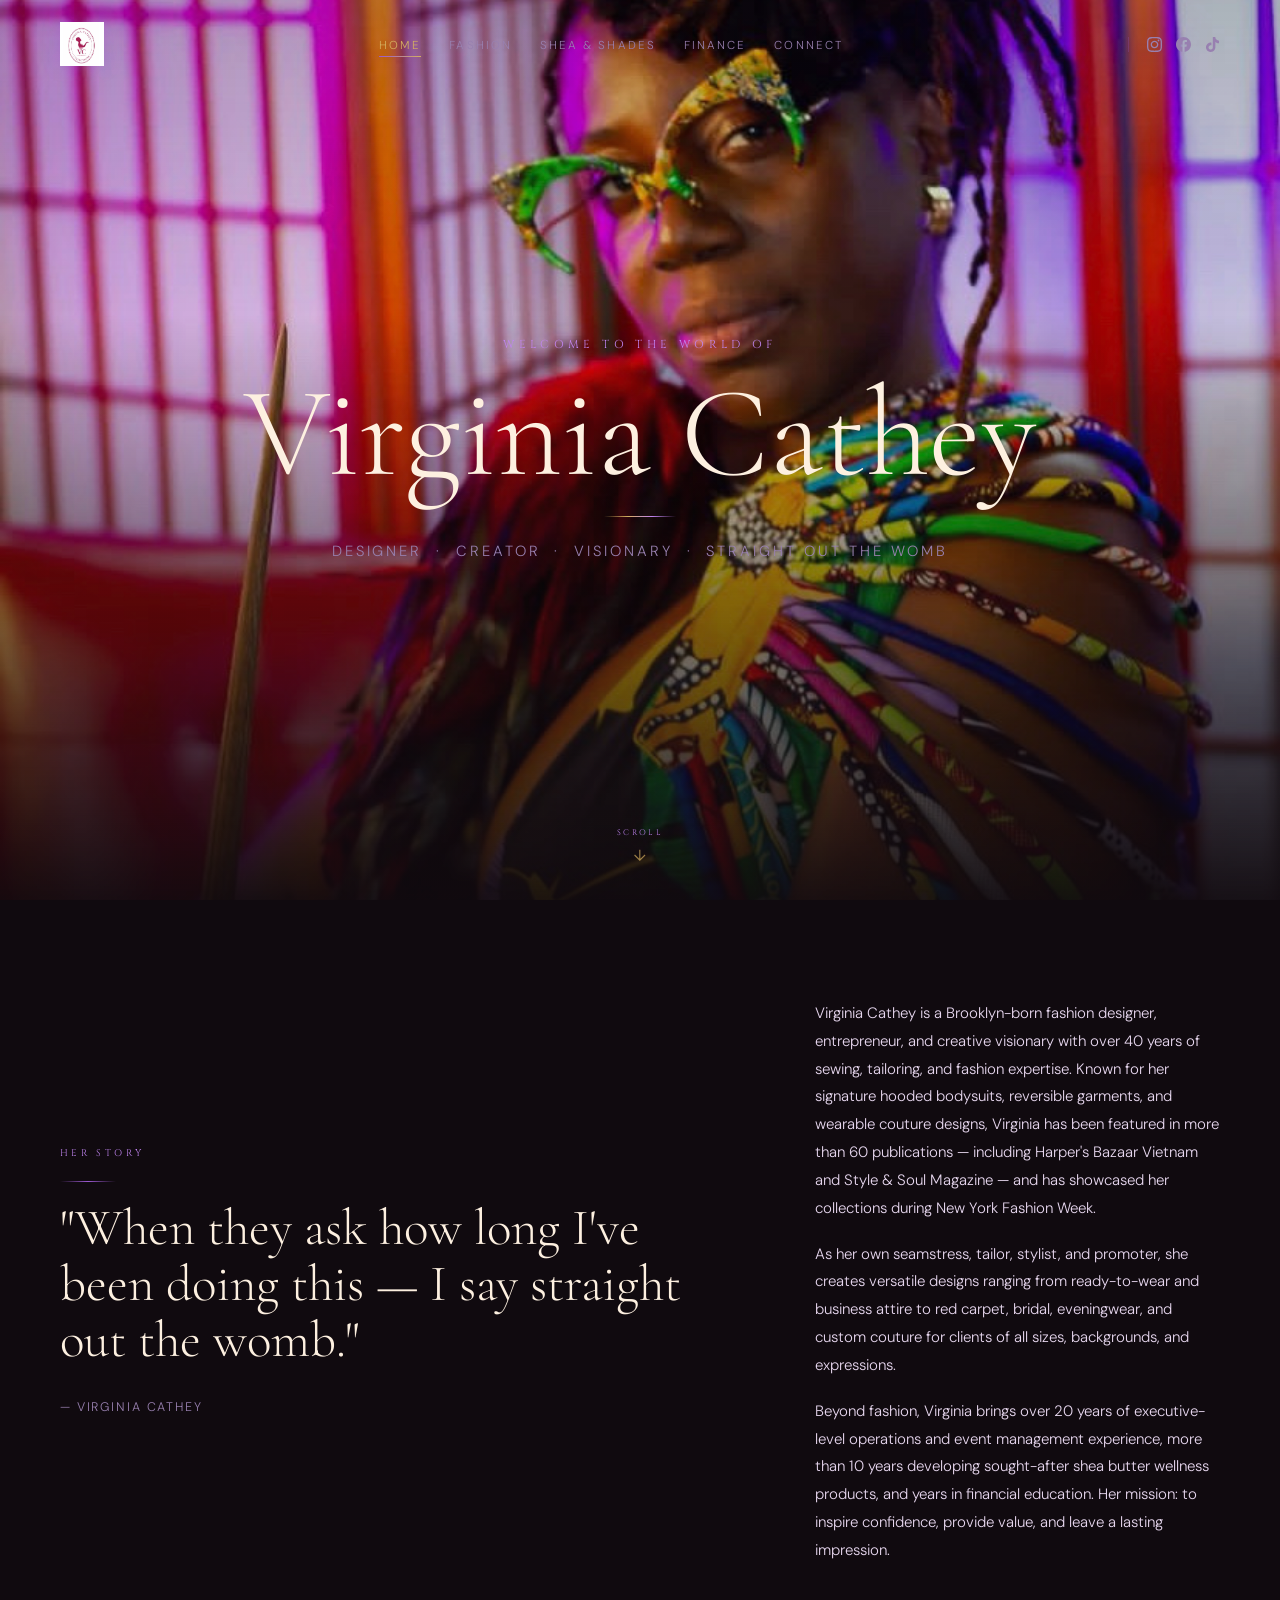
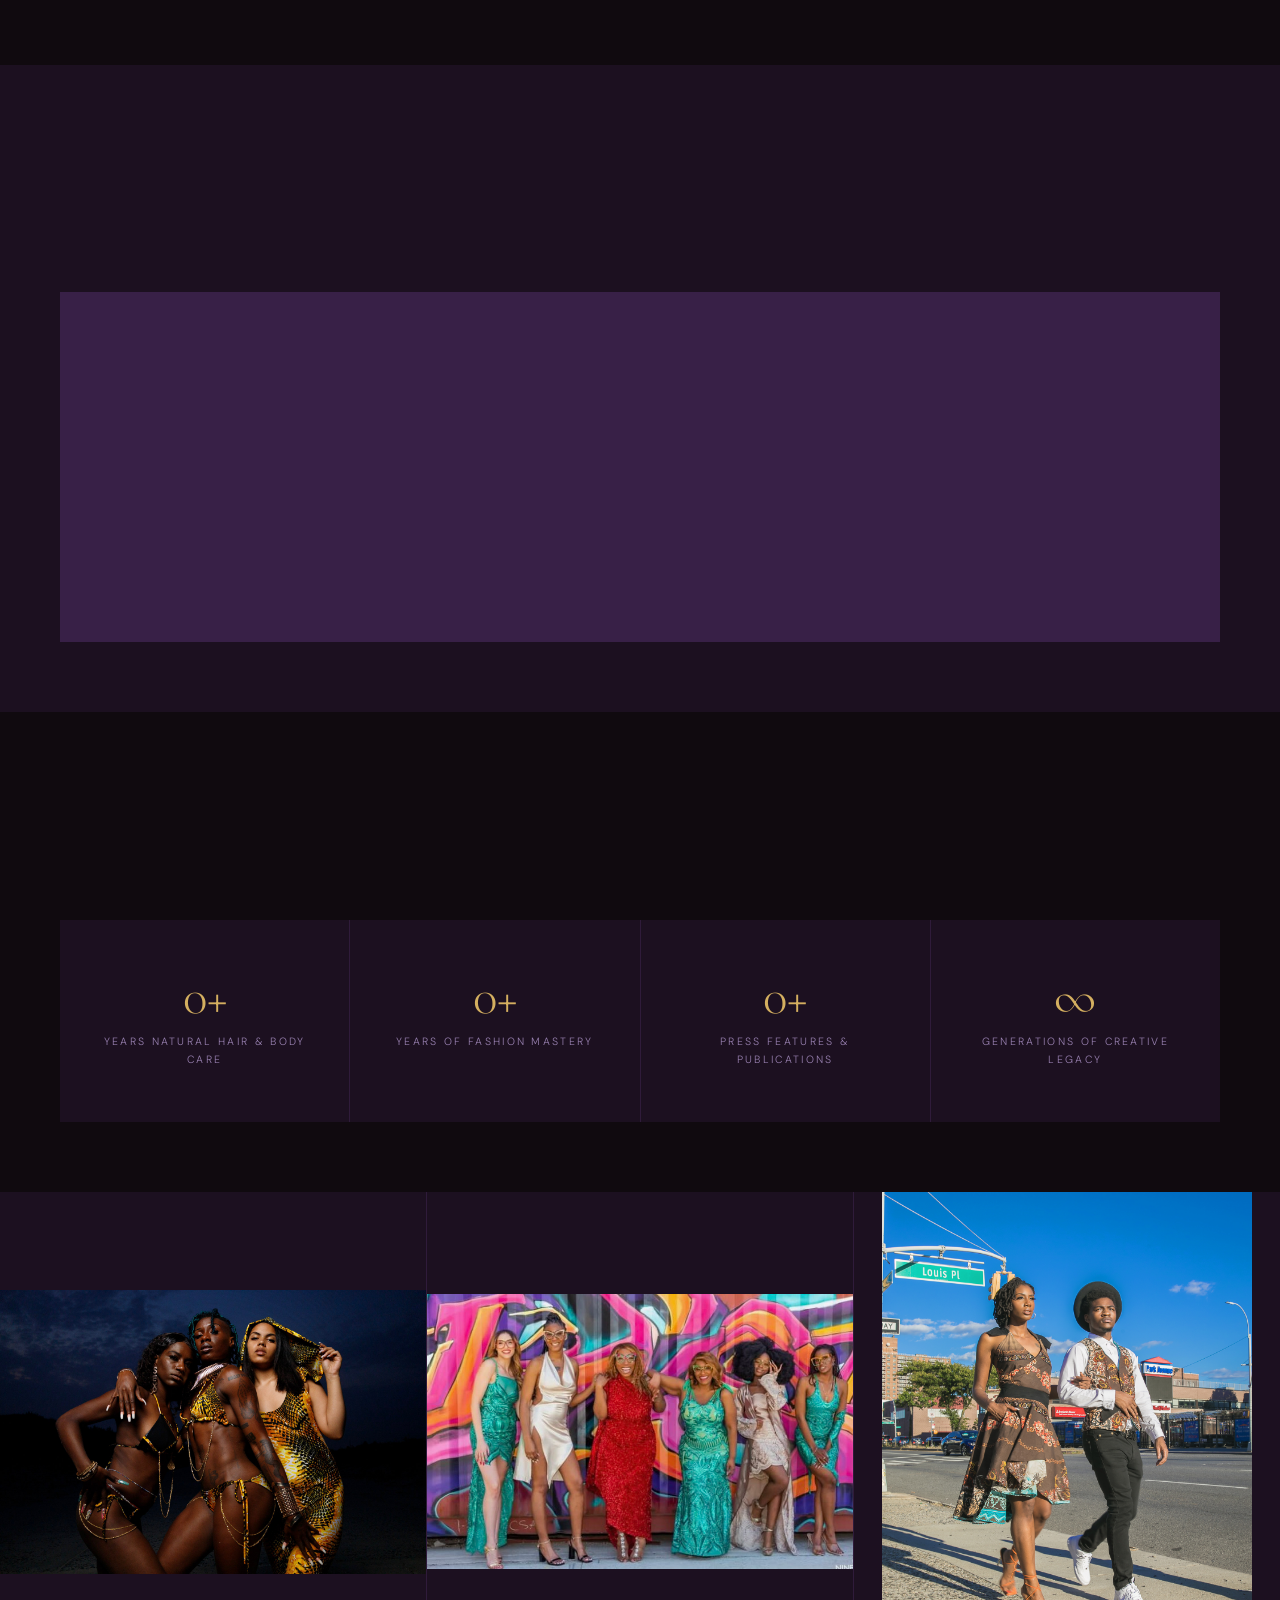
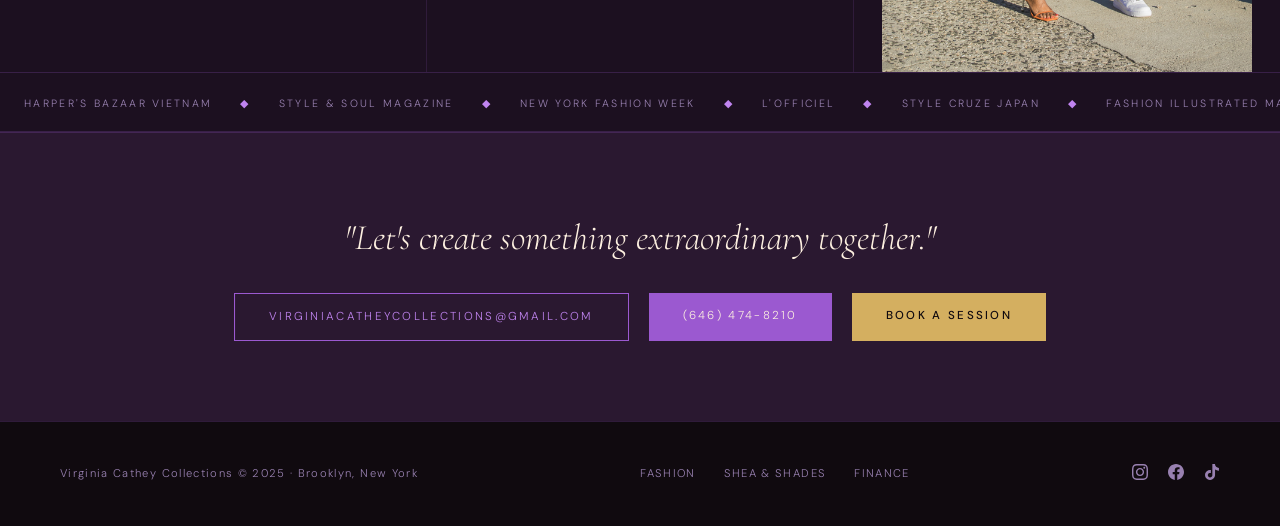
==== index.html @ e572e0a7 "Add files via upload" ====
<!DOCTYPE html>
<html lang="en">
<head>
  <meta charset="UTF-8">
  <meta name="viewport" content="width=device-width, initial-scale=1.0">
  <title>Virginia Cathey Collections — Designer. Creator. Visionary.</title>
  <meta name="description" content="Virginia Cathey Collections — Brooklyn-born fashion designer, Shea & Shades body butter, and financial educator with 40+ years of mastery.">
  <link rel="stylesheet" href="style.css">
</head>
<body>

<!-- NAV -->
<nav class="nav">
  <a href="index.html" class="nav-logo">
    <img src="4.png" alt="Virginia Cathey Collections">
  </a>
  <ul class="nav-links">
    <li><a href="index.html" class="active">Home</a></li>
    <li><a href="fashion.html">Fashion</a></li>
    <li><a href="shea.html">Shea &amp; Shades</a></li>
    <li><a href="finance.html">Finance</a></li>
    <li><a href="#contact">Connect</a></li>
  </ul>
  <div class="nav-socials">
    <a href="https://www.instagram.com/virginiacatheycollections" target="_blank" aria-label="Instagram">
      <svg viewBox="0 0 24 24"><path d="M12 2.163c3.204 0 3.584.012 4.85.07 3.252.148 4.771 1.691 4.919 4.919.058 1.265.069 1.645.069 4.849 0 3.205-.012 3.584-.069 4.849-.149 3.225-1.664 4.771-4.919 4.919-1.266.058-1.644.07-4.85.07-3.204 0-3.584-.012-4.849-.07-3.26-.149-4.771-1.699-4.919-4.92-.058-1.265-.07-1.644-.07-4.849 0-3.204.013-3.583.07-4.849.149-3.227 1.664-4.771 4.919-4.919 1.266-.057 1.645-.069 4.849-.069zm0-2.163c-3.259 0-3.667.014-4.947.072-4.358.2-6.78 2.618-6.98 6.98-.059 1.281-.073 1.689-.073 4.948 0 3.259.014 3.668.072 4.948.2 4.358 2.618 6.78 6.98 6.98 1.281.058 1.689.072 4.948.072 3.259 0 3.668-.014 4.948-.072 4.354-.2 6.782-2.618 6.979-6.98.059-1.28.073-1.689.073-4.948 0-3.259-.014-3.667-.072-4.947-.196-4.354-2.617-6.78-6.979-6.98-1.281-.059-1.69-.073-4.949-.073zm0 5.838c-3.403 0-6.162 2.759-6.162 6.162s2.759 6.163 6.162 6.163 6.162-2.759 6.162-6.163c0-3.403-2.759-6.162-6.162-6.162zm0 10.162c-2.209 0-4-1.79-4-4 0-2.209 1.791-4 4-4s4 1.791 4 4c0 2.21-1.791 4-4 4zm6.406-11.845c-.796 0-1.441.645-1.441 1.44s.645 1.44 1.441 1.44c.795 0 1.439-.645 1.439-1.44s-.644-1.44-1.439-1.44z"/></svg>
    </a>
    <a href="https://www.facebook.com/share/1MAkK8qsHK/" target="_blank" aria-label="Facebook">
      <svg viewBox="0 0 24 24"><path d="M24 12.073c0-6.627-5.373-12-12-12s-12 5.373-12 12c0 5.99 4.388 10.954 10.125 11.854v-8.385H7.078v-3.47h3.047V9.43c0-3.007 1.792-4.669 4.533-4.669 1.312 0 2.686.235 2.686.235v2.953H15.83c-1.491 0-1.956.925-1.956 1.874v2.25h3.328l-.532 3.47h-2.796v8.385C19.612 23.027 24 18.062 24 12.073z"/></svg>
    </a>
    <a href="https://www.tiktok.com/@virginiacathey" target="_blank" aria-label="TikTok">
      <svg viewBox="0 0 24 24"><path d="M12.525.02c1.31-.02 2.61-.01 3.91-.02.08 1.53.63 3.09 1.75 4.17 1.12 1.11 2.7 1.62 4.24 1.79v4.03c-1.44-.05-2.89-.35-4.2-.97-.57-.26-1.1-.59-1.62-.93-.01 2.92.01 5.84-.02 8.75-.08 1.4-.54 2.79-1.35 3.94-1.31 1.92-3.58 3.17-5.91 3.21-1.43.08-2.86-.31-4.08-1.03-2.02-1.19-3.44-3.37-3.65-5.71-.02-.5-.03-1-.01-1.49.18-1.9 1.12-3.72 2.58-4.96 1.66-1.44 3.98-2.13 6.15-1.72.02 1.48-.04 2.96-.04 4.44-.99-.32-2.15-.23-3.02.37-.63.41-1.11 1.04-1.36 1.75-.21.51-.15 1.07-.14 1.61.24 1.64 1.82 3.02 3.5 2.87 1.12-.01 2.19-.66 2.77-1.61.19-.33.4-.67.41-1.06.1-1.79.06-3.57.07-5.36.01-4.03-.01-8.05.02-12.07z"/></svg>
    </a>
  </div>
  <button class="burger" aria-label="Menu"><span></span><span></span><span></span></button>
</nav>

<!-- MOBILE MENU -->
<div class="mobile-menu">
  <a href="index.html">Home</a>
  <a href="fashion.html">Fashion</a>
  <a href="shea.html">Shea &amp; Shades</a>
  <a href="finance.html">Finance</a>
  <a href="#contact">Connect</a>
  <div class="mm-socials">
    <a href="https://www.instagram.com/virginiacatheycollections" target="_blank" aria-label="Instagram"><svg viewBox="0 0 24 24"><path d="M12 2.163c3.204 0 3.584.012 4.85.07 3.252.148 4.771 1.691 4.919 4.919.058 1.265.069 1.645.069 4.849 0 3.205-.012 3.584-.069 4.849-.149 3.225-1.664 4.771-4.919 4.919-1.266.058-1.644.07-4.85.07-3.204 0-3.584-.012-4.849-.07-3.26-.149-4.771-1.699-4.919-4.92-.058-1.265-.07-1.644-.07-4.849 0-3.204.013-3.583.07-4.849.149-3.227 1.664-4.771 4.919-4.919 1.266-.057 1.645-.069 4.849-.069zm0-2.163c-3.259 0-3.667.014-4.947.072-4.358.2-6.78 2.618-6.98 6.98-.059 1.281-.073 1.689-.073 4.948 0 3.259.014 3.668.072 4.948.2 4.358 2.618 6.78 6.98 6.98 1.281.058 1.689.072 4.948.072 3.259 0 3.668-.014 4.948-.072 4.354-.2 6.782-2.618 6.979-6.98.059-1.28.073-1.689.073-4.948 0-3.259-.014-3.667-.072-4.947-.196-4.354-2.617-6.78-6.979-6.98-1.281-.059-1.69-.073-4.949-.073zm0 5.838c-3.403 0-6.162 2.759-6.162 6.162s2.759 6.163 6.162 6.163 6.162-2.759 6.162-6.163c0-3.403-2.759-6.162-6.162-6.162zm0 10.162c-2.209 0-4-1.79-4-4 0-2.209 1.791-4 4-4s4 1.791 4 4c0 2.21-1.791 4-4 4zm6.406-11.845c-.796 0-1.441.645-1.441 1.44s.645 1.44 1.441 1.44c.795 0 1.439-.645 1.439-1.44s-.644-1.44-1.439-1.44z"/></svg></a>
    <a href="https://www.facebook.com/share/1MAkK8qsHK/" target="_blank" aria-label="Facebook"><svg viewBox="0 0 24 24"><path d="M24 12.073c0-6.627-5.373-12-12-12s-12 5.373-12 12c0 5.99 4.388 10.954 10.125 11.854v-8.385H7.078v-3.47h3.047V9.43c0-3.007 1.792-4.669 4.533-4.669 1.312 0 2.686.235 2.686.235v2.953H15.83c-1.491 0-1.956.925-1.956 1.874v2.25h3.328l-.532 3.47h-2.796v8.385C19.612 23.027 24 18.062 24 12.073z"/></svg></a>
    <a href="https://www.tiktok.com/@virginiacathey" target="_blank" aria-label="TikTok"><svg viewBox="0 0 24 24"><path d="M12.525.02c1.31-.02 2.61-.01 3.91-.02.08 1.53.63 3.09 1.75 4.17 1.12 1.11 2.7 1.62 4.24 1.79v4.03c-1.44-.05-2.89-.35-4.2-.97-.57-.26-1.1-.59-1.62-.93-.01 2.92.01 5.84-.02 8.75-.08 1.4-.54 2.79-1.35 3.94-1.31 1.92-3.58 3.17-5.91 3.21-1.43.08-2.86-.31-4.08-1.03-2.02-1.19-3.44-3.37-3.65-5.71-.02-.5-.03-1-.01-1.49.18-1.9 1.12-3.72 2.58-4.96 1.66-1.44 3.98-2.13 6.15-1.72.02 1.48-.04 2.96-.04 4.44-.99-.32-2.15-.23-3.02.37-.63.41-1.11 1.04-1.36 1.75-.21.51-.15 1.07-.14 1.61.24 1.64 1.82 3.02 3.5 2.87 1.12-.01 2.19-.66 2.77-1.61.19-.33.4-.67.41-1.06.1-1.79.06-3.57.07-5.36.01-4.03-.01-8.05.02-12.07z"/></svg></a>
  </div>
</div>

<!-- HERO -->
<section class="hero">
  <div class="hero-bg" style="background-image:url('hero.jpeg')"></div>
  <div class="hero-overlay"></div>
  <div class="hero-body">
    <p class="hero-eyebrow">Welcome to the World of</p>
    <h1 class="hero-title">Virginia Cathey</h1>
    <div class="hero-rule"></div>
    <p class="hero-sub">Designer &nbsp;·&nbsp; Creator &nbsp;·&nbsp; Visionary &nbsp;·&nbsp; Straight out the womb</p>
  </div>
  <div class="hero-scroll">
    <span>Scroll</span>
    <svg viewBox="0 0 24 24" fill="none" stroke="currentColor" stroke-width="1.5"><path d="M12 5v14M5 12l7 7 7-7"/></svg>
  </div>
</section>

<!-- HER STORY -->
<section class="sec">
  <div class="wrap two-col wide">
    <div class="reveal">
      <p class="label">Her Story</p>
      <div class="rule-purple"></div>
      <h2 class="h1" style="font-size:clamp(2.4rem,4vw,3.8rem);margin-bottom:28px;">"When they ask how long I've been doing this — I say straight out the womb."</h2>
      <p style="font-size:.78rem;letter-spacing:.15em;text-transform:uppercase;color:var(--muted);">— Virginia Cathey</p>
    </div>
    <div class="reveal d2">
      <p class="body">Virginia Cathey is a Brooklyn-born fashion designer, entrepreneur, and creative visionary with over 40 years of sewing, tailoring, and fashion expertise. Known for her signature hooded bodysuits, reversible garments, and wearable couture designs, Virginia has been featured in more than 60 publications — including Harper's Bazaar Vietnam and Style &amp; Soul Magazine — and has showcased her collections during New York Fashion Week.</p>
      <p class="body" style="margin-top:18px;">As her own seamstress, tailor, stylist, and promoter, she creates versatile designs ranging from ready-to-wear and business attire to red carpet, bridal, eveningwear, and custom couture for clients of all sizes, backgrounds, and expressions.</p>
      <p class="body" style="margin-top:18px;">Beyond fashion, Virginia brings over 20 years of executive-level operations and event management experience, more than 10 years developing sought-after shea butter wellness products, and years in financial education. Her mission: to inspire confidence, provide value, and leave a lasting impression.</p>
    </div>
  </div>
</section>

<!-- HER WORLD -->
<section class="sec-sm" style="background:var(--bg2);">
  <div class="wrap">
    <div class="reveal" style="margin-bottom:0;">
      <p class="label">Her World</p>
      <div class="rule-gold"></div>
      <h2 class="h2" style="font-size:clamp(1.8rem,3.5vw,3rem);margin-bottom:0;">Four Worlds. &nbsp;One Vision.</h2>
    </div>
    <div class="brand-grid">
      <div class="brand-card bc-fashion reveal">
        <p class="bc-tag">Fashion Design</p>
        <p class="bc-title">Virginia Cathey Collection</p>
        <p class="bc-desc">Over four decades of couture mastery — from Brooklyn streets to international runways. For every soul who seeks to be seen.</p>
        <a href="fashion.html" class="btn btn-purple"><span>Explore Fashion</span></a>
      </div>
      <div class="brand-card bc-shea reveal d1">
        <p class="bc-tag">Natural Beauty</p>
        <p class="bc-title">Shea &amp; Shades</p>
        <p class="bc-desc">Born in her kitchen, perfected over 20 years. An organic shea butter blend that reverses damage and nourishes deeply.</p>
        <a href="shea.html" class="btn btn-gold"><span>Discover Shea &amp; Shades</span></a>
      </div>
      <div class="brand-card bc-finance reveal d2">
        <p class="bc-tag">Financial Education</p>
        <p class="bc-title">Financial Education &amp; Empowerment</p>
        <p class="bc-desc">Empowering individuals and families to build wealth, security, and generational confidence. No Family Left Behind.</p>
        <a href="finance.html" class="btn btn-outline"><span>Learn More</span></a>
      </div>
      <div class="brand-card bc-more reveal d3">
        <p class="bc-tag">And Beyond</p>
        <p class="bc-title">More from Virginia's World</p>
        <p class="bc-desc">Event production. Beauty pageants. Original fabric design. Creative direction. There is always more in motion.</p>
        <span class="badge">Stay Tuned</span>
      </div>
    </div>
  </div>
</section>

<!-- STATS — start at 20, 40, 60, then ∞ -->
<section class="sec-sm">
  <div class="wrap">
    <div class="reveal" style="margin-bottom:40px;">
      <p class="label">By the Numbers</p>
      <div class="rule-gold"></div>
      <h2 class="h2" style="font-size:clamp(1.8rem,3vw,2.8rem);">A legacy measured in decades, not days.</h2>
    </div>
    <div class="stats">
      <div class="stat reveal">
        <div class="stat-num"><span class="count-up" data-target="20" data-suffix="+">0+</span></div>
        <p class="stat-lbl">Years Natural Hair &amp; Body Care</p>
      </div>
      <div class="stat reveal d1">
        <div class="stat-num"><span class="count-up" data-target="40" data-suffix="+">0+</span></div>
        <p class="stat-lbl">Years of Fashion Mastery</p>
      </div>
      <div class="stat reveal d2">
        <div class="stat-num"><span class="count-up" data-target="60" data-suffix="+">0+</span></div>
        <p class="stat-lbl">Press Features &amp; Publications</p>
      </div>
      <div class="stat reveal d3">
        <div class="stat-num">∞</div>
        <p class="stat-lbl">Generations of Creative Legacy</p>
      </div>
    </div>
  </div>
</section>

<!-- PHOTO TRIO — IMG1620 replaces IMG5039; IMG3753 and IMG3494 with full visibility -->
<div class="photo-trio">
  <div><img src="IMG_1620.jpeg" alt="Virginia Cathey editorial portrait" loading="lazy"></div>
  <div><img src="IMG_3753.jpeg" alt="Virginia Cathey fashion show lineup" loading="lazy"></div>
  <div><img src="IMG_3494.JPG" alt="Virginia Cathey Brooklyn editorial" loading="lazy"></div>
</div>

<!-- PRESS TICKER -->
<div class="ticker">
  <div class="ticker-inner">
    <span>Harper's Bazaar Vietnam</span><span class="dot">◆</span>
    <span>Style &amp; Soul Magazine</span><span class="dot">◆</span>
    <span>New York Fashion Week</span><span class="dot">◆</span>
    <span>L'Officiel</span><span class="dot">◆</span>
    <span>Style Cruze Japan</span><span class="dot">◆</span>
    <span>Fashion Illustrated Magazine</span><span class="dot">◆</span>
    <span>60+ Publications</span><span class="dot">◆</span>
    <span>Brooklyn, New York</span><span class="dot">◆</span>
    <span>40+ Years of Mastery</span><span class="dot">◆</span>
    <span>Harper's Bazaar Vietnam</span><span class="dot">◆</span>
    <span>Style &amp; Soul Magazine</span><span class="dot">◆</span>
    <span>New York Fashion Week</span><span class="dot">◆</span>
    <span>L'Officiel</span><span class="dot">◆</span>
    <span>Style Cruze Japan</span><span class="dot">◆</span>
    <span>Fashion Illustrated Magazine</span><span class="dot">◆</span>
    <span>60+ Publications</span><span class="dot">◆</span>
    <span>Brooklyn, New York</span><span class="dot">◆</span>
    <span>40+ Years of Mastery</span><span class="dot">◆</span>
  </div>
</div>

<!-- CONTACT BAR -->
<section class="contact-bar" id="contact">
  <p class="contact-bar-q">"Let's create something extraordinary together."</p>
  <div style="display:flex;justify-content:center;gap:20px;flex-wrap:wrap;margin-top:8px;">
    <a href="mailto:virginiacatheycollections@gmail.com" class="btn btn-outline"><span>virginiacatheycollections@gmail.com</span></a>
    <a href="tel:6464748210" class="btn btn-purple"><span>(646) 474-8210</span></a>
    <a href="https://calendly.com/virginiacatheycollections/ciuela-s-retrieval-of-unfinished-crystal-dress-fabrics" target="_blank" class="btn btn-gold"><span>Book a Session</span></a>
  </div>
</section>

<!-- FOOTER -->
<footer class="footer">
  <p class="footer-copy">Virginia Cathey Collections © 2025 · Brooklyn, New York</p>
  <div class="footer-links">
    <a href="fashion.html">Fashion</a>
    <a href="shea.html">Shea &amp; Shades</a>
    <a href="finance.html">Finance</a>
  </div>
  <div class="footer-socials">
    <a href="https://www.instagram.com/virginiacatheycollections" target="_blank" aria-label="Instagram"><svg viewBox="0 0 24 24"><path d="M12 2.163c3.204 0 3.584.012 4.85.07 3.252.148 4.771 1.691 4.919 4.919.058 1.265.069 1.645.069 4.849 0 3.205-.012 3.584-.069 4.849-.149 3.225-1.664 4.771-4.919 4.919-1.266.058-1.644.07-4.85.07-3.204 0-3.584-.012-4.849-.07-3.26-.149-4.771-1.699-4.919-4.92-.058-1.265-.07-1.644-.07-4.849 0-3.204.013-3.583.07-4.849.149-3.227 1.664-4.771 4.919-4.919 1.266-.057 1.645-.069 4.849-.069zm0-2.163c-3.259 0-3.667.014-4.947.072-4.358.2-6.78 2.618-6.98 6.98-.059 1.281-.073 1.689-.073 4.948 0 3.259.014 3.668.072 4.948.2 4.358 2.618 6.78 6.98 6.98 1.281.058 1.689.072 4.948.072 3.259 0 3.668-.014 4.948-.072 4.354-.2 6.782-2.618 6.979-6.98.059-1.28.073-1.689.073-4.948 0-3.259-.014-3.667-.072-4.947-.196-4.354-2.617-6.78-6.979-6.98-1.281-.059-1.69-.073-4.949-.073zm0 5.838c-3.403 0-6.162 2.759-6.162 6.162s2.759 6.163 6.162 6.163 6.162-2.759 6.162-6.163c0-3.403-2.759-6.162-6.162-6.162zm0 10.162c-2.209 0-4-1.79-4-4 0-2.209 1.791-4 4-4s4 1.791 4 4c0 2.21-1.791 4-4 4zm6.406-11.845c-.796 0-1.441.645-1.441 1.44s.645 1.44 1.441 1.44c.795 0 1.439-.645 1.439-1.44s-.644-1.44-1.439-1.44z"/></svg></a>
    <a href="https://www.facebook.com/share/1MAkK8qsHK/" target="_blank" aria-label="Facebook"><svg viewBox="0 0 24 24"><path d="M24 12.073c0-6.627-5.373-12-12-12s-12 5.373-12 12c0 5.99 4.388 10.954 10.125 11.854v-8.385H7.078v-3.47h3.047V9.43c0-3.007 1.792-4.669 4.533-4.669 1.312 0 2.686.235 2.686.235v2.953H15.83c-1.491 0-1.956.925-1.956 1.874v2.25h3.328l-.532 3.47h-2.796v8.385C19.612 23.027 24 18.062 24 12.073z"/></svg></a>
    <a href="https://www.tiktok.com/@virginiacathey" target="_blank" aria-label="TikTok"><svg viewBox="0 0 24 24"><path d="M12.525.02c1.31-.02 2.61-.01 3.91-.02.08 1.53.63 3.09 1.75 4.17 1.12 1.11 2.7 1.62 4.24 1.79v4.03c-1.44-.05-2.89-.35-4.2-.97-.57-.26-1.1-.59-1.62-.93-.01 2.92.01 5.84-.02 8.75-.08 1.4-.54 2.79-1.35 3.94-1.31 1.92-3.58 3.17-5.91 3.21-1.43.08-2.86-.31-4.08-1.03-2.02-1.19-3.44-3.37-3.65-5.71-.02-.5-.03-1-.01-1.49.18-1.9 1.12-3.72 2.58-4.96 1.66-1.44 3.98-2.13 6.15-1.72.02 1.48-.04 2.96-.04 4.44-.99-.32-2.15-.23-3.02.37-.63.41-1.11 1.04-1.36 1.75-.21.51-.15 1.07-.14 1.61.24 1.64 1.82 3.02 3.5 2.87 1.12-.01 2.19-.66 2.77-1.61.19-.33.4-.67.41-1.06.1-1.79.06-3.57.07-5.36.01-4.03-.01-8.05.02-12.07z"/></svg></a>
  </div>
</footer>

<script src="script.js"></script>
</body>
</html>
---- style.css ----
/* ============================================================
   VIRGINIA CATHEY COLLECTIONS — style.css
   Root stylesheet. Shared by every page on the site.
   ============================================================ */

@import url('https://fonts.googleapis.com/css2?family=Cormorant+Garamond:ital,wght@0,300;0,400;0,600;1,300;1,400&family=DM+Sans:wght@300;400;500&family=Cinzel:wght@400;600&display=swap');

/* ── Tokens ─────────────────────────────────────────────── */
:root {
  --bg:          #100a0f;
  --bg2:         #1c1020;
  --bg3:         #251530;
  --surface:     #2a1830;

  --gold:        #d4af60;
  --gold-lt:     #f0d080;
  --purple:      #9b59d0;
  --purple-lt:   #c084f0;
  --purple-dk:   #5a2880;
  --wine:        #8b3060;
  --cream:       #fdf0e0;
  --text:        #e8d8f0;
  --muted:       #9880b0;

  --border:      rgba(155, 89, 208, 0.22);
  --border-gold: rgba(212, 175, 96, 0.22);

  --f-display: 'Cinzel', serif;
  --f-heading: 'Cormorant Garamond', serif;
  --f-body:    'DM Sans', sans-serif;
  --ease:      cubic-bezier(0.4, 0, 0.2, 1);
}

/* ── Reset ───────────────────────────────────────────────── */
*, *::before, *::after { margin: 0; padding: 0; box-sizing: border-box; }
html { scroll-behavior: smooth; -webkit-font-smoothing: antialiased; }
body {
  background: var(--bg);
  color: var(--text);
  font-family: var(--f-body);
  font-weight: 300;
  line-height: 1.75;
  overflow-x: hidden;
}
img  { display: block; max-width: 100%; }
a    { color: inherit; text-decoration: none; }
ul   { list-style: none; }
button { border: none; background: none; font: inherit; cursor: pointer; }

/* ── Nav ─────────────────────────────────────────────────── */
.nav {
  position: fixed; top: 0; left: 0; right: 0; z-index: 100;
  padding: 22px 60px;
  display: flex; align-items: center; justify-content: space-between;
  transition: background .4s var(--ease), padding .4s var(--ease), border .4s var(--ease);
}
.nav.scrolled {
  background: rgba(16, 10, 15, 0.96);
  backdrop-filter: blur(16px);
  padding: 14px 60px;
  border-bottom: 1px solid var(--border);
}
.nav-logo {
  display: flex; align-items: center; gap: 10px;
}
.nav-logo img {
  height: 44px; width: auto;
  filter: drop-shadow(0 0 8px rgba(155,89,208,.35));
}
.nav-links { display: flex; gap: 28px; align-items: center; }
.nav-links a {
  font-family: var(--f-body);
  font-size: .72rem; letter-spacing: .18em; text-transform: uppercase;
  color: var(--muted); position: relative;
  transition: color .3s var(--ease);
}
.nav-links a::after {
  content: ''; position: absolute; bottom: -4px; left: 0;
  width: 0; height: 1px;
  background: linear-gradient(90deg, var(--purple), var(--gold));
  transition: width .3s var(--ease);
}
.nav-links a:hover         { color: var(--cream); }
.nav-links a:hover::after,
.nav-links a.active::after { width: 100%; }
.nav-links a.active        { color: var(--gold); }

/* ── Nav Social Icons ────────────────────────────────────── */
.nav-socials {
  display: flex; align-items: center; gap: 14px;
  margin-left: 10px; padding-left: 18px;
  border-left: 1px solid var(--border);
}
.nav-socials a {
  color: var(--muted); transition: color .3s var(--ease);
  display: flex; align-items: center; line-height: 1;
}
.nav-socials a:hover { color: var(--purple-lt); }
.nav-socials svg { width: 15px; height: 15px; fill: currentColor; }

/* hamburger */
.burger {
  display: none; flex-direction: column; gap: 5px; width: 28px;
}
.burger span {
  display: block; height: 1px; background: var(--gold);
  transition: .35s var(--ease);
}
.burger.open span:nth-child(1) { transform: translateY(6px) rotate(45deg); }
.burger.open span:nth-child(2) { opacity: 0; }
.burger.open span:nth-child(3) { transform: translateY(-6px) rotate(-45deg); }

/* mobile menu overlay */
.mobile-menu {
  position: fixed; inset: 0; background: rgba(16, 10, 15, .97);
  z-index: 99; display: flex; flex-direction: column;
  align-items: center; justify-content: center; gap: 36px;
  opacity: 0; pointer-events: none;
  transition: opacity .45s var(--ease);
}
.mobile-menu.open { opacity: 1; pointer-events: all; }
.mobile-menu a {
  font-family: var(--f-heading); font-size: 2.8rem; color: var(--cream);
  transition: color .3s;
}
.mobile-menu a:hover { color: var(--purple-lt); }
.mobile-menu .mm-socials {
  display: flex; gap: 24px; margin-top: 12px;
  padding-top: 24px; border-top: 1px solid var(--border);
}
.mobile-menu .mm-socials a {
  font-size: 1rem; color: var(--muted);
}
.mobile-menu .mm-socials svg { width: 22px; height: 22px; fill: currentColor; }

/* ── Scroll Reveal ───────────────────────────────────────── */
.reveal {
  opacity: 0; transform: translateY(32px);
  transition: opacity .75s ease, transform .75s ease;
}
.reveal.in { opacity: 1; transform: translateY(0); }
.d1 { transition-delay: .1s; }
.d2 { transition-delay: .2s; }
.d3 { transition-delay: .3s; }
.d4 { transition-delay: .4s; }

/* ── Hero ────────────────────────────────────────────────── */
.hero {
  position: relative; height: 100vh; min-height: 580px;
  display: flex; align-items: center; justify-content: center;
  overflow: hidden;
}
.hero-bg {
  position: absolute; inset: 0;
  background-size: cover; background-position: center center;
  background-repeat: no-repeat;
  will-change: transform;
}
.hero-overlay {
  position: absolute; inset: 0;
  background: linear-gradient(
    to bottom,
    rgba(16,10,15,.25) 0%,
    rgba(16,10,15,.1)  35%,
    rgba(16,10,15,.6)  75%,
    rgba(16,10,15,.95) 100%
  );
}
.hero-body {
  position: relative; z-index: 2;
  text-align: center; padding: 0 24px;
}
.hero-eyebrow {
  font-family: var(--f-display);
  font-size: clamp(.55rem, 1vw, .72rem); letter-spacing: .38em;
  text-transform: uppercase; color: #c084f0; margin-bottom: 18px;
  text-shadow: 0 0 20px rgba(192, 132, 240, 0.6);
}
.hero-title {
  font-family: var(--f-heading);
  font-size: clamp(3.8rem, 10vw, 9rem);
  font-weight: 300; color: var(--cream); line-height: .95; margin-bottom: 22px;
}
.hero-rule {
  width: 72px; height: 1px;
  background: linear-gradient(90deg, transparent, var(--gold), var(--purple-lt), transparent);
  margin: 0 auto 22px;
}
.hero-sub {
  font-size: clamp(.75rem, 1.4vw, .92rem);
  letter-spacing: .2em; text-transform: uppercase; color: var(--muted);
}
.hero-scroll {
  position: absolute; bottom: 36px; left: 50%;
  transform: translateX(-50%); z-index: 2;
  display: flex; flex-direction: column; align-items: center; gap: 6px;
  animation: bounce 2s ease-in-out infinite;
}
.hero-scroll span {
  font-family: var(--f-display); font-size: .5rem;
  letter-spacing: .3em; text-transform: uppercase; color: var(--purple-lt);
}
.hero-scroll svg { width: 18px; height: 18px; color: var(--gold); opacity: .7; }
@keyframes bounce {
  0%,100% { transform: translateX(-50%) translateY(0); }
  50%      { transform: translateX(-50%) translateY(8px); }
}

/* ── Layout Helpers ──────────────────────────────────────── */
.wrap   { max-width: 1280px; margin: 0 auto; }
.sec    { padding: 100px 60px; }
.sec-sm { padding: 70px 60px; }
.label  {
  font-family: var(--f-display);
  font-size: .6rem; letter-spacing: .35em;
  text-transform: uppercase; color: var(--purple-lt); margin-bottom: 16px;
}
.rule-gold   { width: 56px; height: 1px; background: linear-gradient(90deg,transparent,var(--gold),transparent); margin: 18px 0; }
.rule-purple { width: 56px; height: 1px; background: linear-gradient(90deg,transparent,var(--purple),transparent); margin: 18px 0; }

/* headings */
.h1 { font-family: var(--f-heading); font-weight: 300; line-height: 1.1; color: var(--cream); }
.h2 { font-family: var(--f-heading); font-weight: 300; line-height: 1.15; color: var(--cream); }
.italic { font-style: italic; }
p.body  { font-size: .94rem; color: var(--text); line-height: 1.85; font-weight: 300; }
p.body em { font-style: italic; color: var(--cream); }

/* ── Buttons ─────────────────────────────────────────────── */
.btn {
  display: inline-block; padding: 13px 34px;
  font-size: .72rem; letter-spacing: .2em; text-transform: uppercase;
  position: relative; overflow: hidden;
  transition: transform .3s var(--ease), box-shadow .3s var(--ease);
}
.btn::before {
  content: ''; position: absolute; inset: 0;
  transform: translateX(-100%); transition: transform .35s var(--ease);
}
.btn:hover::before { transform: translateX(0); }
.btn:hover         { transform: translateY(-2px); }
.btn span          { position: relative; z-index: 1; }

.btn-gold         { background: var(--gold); color: #100a0f; font-weight: 500; }
.btn-gold::before { background: var(--gold-lt); }
.btn-gold:hover   { box-shadow: 0 0 30px rgba(212,175,96,.45); }

.btn-purple         { background: var(--purple); color: var(--cream); }
.btn-purple::before { background: var(--purple-lt); }
.btn-purple:hover   { box-shadow: 0 0 30px rgba(155,89,208,.5); }

.btn-outline {
  border: 1px solid var(--purple); color: var(--purple-lt); background: transparent;
}
.btn-outline::before { background: rgba(155,89,208,.15); }
.btn-outline:hover   { border-color: var(--purple-lt); color: var(--cream); }

/* ── Stats Row ───────────────────────────────────────────── */
.stats {
  display: grid; grid-template-columns: repeat(4,1fr);
  background: var(--border);  gap: 1px;
}
.stat {
  background: var(--bg2); padding: 52px 32px; text-align: center;
  position: relative; overflow: hidden;
}
.stat::after {
  content: ''; position: absolute; top: 0; left: 0; right: 0; height: 2px;
  background: linear-gradient(90deg, var(--purple-dk), var(--purple), transparent);
  opacity: 0; transition: opacity .4s;
}
.stat:hover::after { opacity: 1; }
.stat-num {
  font-family: var(--f-heading); font-size: clamp(2.6rem,4vw,4.2rem);
  color: var(--gold); line-height: 1; margin-bottom: 10px;
}
.stat-lbl { font-size: .66rem; letter-spacing: .22em; text-transform: uppercase; color: var(--muted); }

/* ── Two-col grid ────────────────────────────────────────── */
.two-col { display: grid; grid-template-columns: 1fr 1fr; gap: 80px; align-items: center; }
.two-col.wide { grid-template-columns: 1.25fr 0.75fr; }
.two-col.wider { grid-template-columns: 1.5fr 0.5fr; }

/* ── Photo frame ─────────────────────────────────────────── */
.photo-frame { position: relative; }
.photo-frame img {
  width: 100%; height: 560px;
  object-fit: contain; object-position: center;
  border: 1px solid var(--border);
  background: var(--bg2);
}
.photo-corner {
  position: absolute; top: -10px; right: -10px;
  width: 50%; height: 50%;
  border-top: 2px solid var(--purple-dk);
  border-right: 2px solid var(--purple-dk);
  pointer-events: none;
}

/* ── Brand Cards ─────────────────────────────────────────── */
.brand-grid {
  display: grid; grid-template-columns: repeat(4,1fr);
  gap: 1px; background: var(--border); margin-top: 52px;
}
.brand-card {
  background: var(--surface); padding: 44px 30px;
  position: relative; overflow: hidden;
  transition: background .35s var(--ease);
}
.brand-card::before {
  content: ''; position: absolute; top: 0; left: 0;
  width: 3px; height: 0; transition: height .5s var(--ease);
}
.brand-card:hover { background: var(--bg2); }
.brand-card:hover::before { height: 100%; }
.bc-fashion::before { background: linear-gradient(to bottom, var(--purple), var(--wine)); }
.bc-shea::before    { background: linear-gradient(to bottom, var(--gold), #a06020); }
.bc-finance::before { background: linear-gradient(to bottom, #50a090, #306060); }
.bc-more::before    { background: #4a2858; }
.bc-tag {
  font-family: var(--f-display); font-size: .56rem; letter-spacing: .3em;
  text-transform: uppercase; margin-bottom: 16px;
}
.bc-fashion  .bc-tag { color: var(--purple-lt); }
.bc-shea     .bc-tag { color: var(--gold); }
.bc-finance  .bc-tag { color: #70d0b0; }
.bc-more     .bc-tag { color: var(--muted); }
.bc-title {
  font-family: var(--f-display); font-size: .82rem; letter-spacing: .1em;
  color: var(--cream); margin-bottom: 14px; line-height: 1.5;
}
.bc-desc { font-size: .82rem; color: var(--muted); line-height: 1.78; margin-bottom: 26px; }
.badge {
  display: inline-block; padding: 5px 14px;
  border: 1px solid var(--border); font-size: .6rem;
  letter-spacing: .25em; text-transform: uppercase; color: var(--muted);
}

/* ── Services Grid ───────────────────────────────────────── */
.svc-grid {
  display: grid; grid-template-columns: repeat(3,1fr);
  gap: 1px; background: var(--border);
}
.svc {
  background: var(--surface); padding: 38px 28px;
  transition: background .35s var(--ease); position: relative;
}
.svc:hover { background: var(--bg2); }
.svc-num {
  font-family: var(--f-heading); font-size: 2rem; color: var(--border);
  line-height: 1; margin-bottom: 12px; display: block;
}
.svc-title {
  font-family: var(--f-display); font-size: .65rem; letter-spacing: .15em;
  text-transform: uppercase; color: var(--cream); margin-bottom: 10px;
}
.svc-desc { font-size: .8rem; color: var(--muted); line-height: 1.7; }

/* ── Gallery / Marquee ───────────────────────────────────── */
.gallery { overflow: hidden; padding: 60px 0; background: var(--bg); }
.gallery-header {
  display: flex; align-items: center; justify-content: space-between;
  padding: 0 60px; margin-bottom: 32px;
}
.gallery-hint { font-size: .62rem; letter-spacing: .18em; text-transform: uppercase; color: var(--muted); }
.row { overflow: hidden; margin-bottom: 12px; }
.track { display: flex; gap: 12px; will-change: transform; }
.go-left  { animation: go-left  44s linear infinite; }
.go-right { animation: go-right 36s linear infinite; }
.go-slow  { animation: go-left  58s linear infinite; }
@keyframes go-left  { 0%{transform:translateX(0)}   100%{transform:translateX(-50%)} }
@keyframes go-right { 0%{transform:translateX(-50%)} 100%{transform:translateX(0)}   }
.row:hover .track { animation-play-state: paused; }
.gp {
  height: 370px; width: auto; min-width: 210px;
  object-fit: cover; object-position: center top; flex-shrink: 0;
  border: 1px solid var(--border);
  transition: transform .35s ease, box-shadow .35s ease;
  cursor: zoom-in;
}
.gp:hover {
  transform: scale(1.04);
  box-shadow: 0 0 28px rgba(155,89,208,.4);
  position: relative; z-index: 1;
}

/* ── Lightbox ────────────────────────────────────────────── */
.lb {
  position: fixed; inset: 0; background: rgba(0,0,0,.94);
  z-index: 9000; display: flex; align-items: center; justify-content: center;
  opacity: 0; pointer-events: none; transition: opacity .3s var(--ease);
}
.lb.open { opacity: 1; pointer-events: all; }
.lb img  { max-width: 92vw; max-height: 92vh; object-fit: contain; border: 1px solid var(--border); }
.lb-x {
  position: absolute; top: 22px; right: 32px;
  font-size: 2rem; color: var(--gold); line-height: 1;
  transition: color .25s; cursor: pointer;
}
.lb-x:hover { color: var(--purple-lt); }

/* ── Press Ticker ────────────────────────────────────────── */
.ticker { overflow: hidden; white-space: nowrap; padding: 15px 0; background: var(--bg2); border-top: 1px solid var(--border); border-bottom: 1px solid var(--border); }
.ticker-inner { display: inline-flex; animation: tick 30s linear infinite; }
.ticker-inner span { font-size: .66rem; letter-spacing: .22em; text-transform: uppercase; color: var(--muted); padding: 0 24px; }
.ticker-inner .dot { color: var(--purple-lt); padding: 0 4px; }
@keyframes tick { 0%{transform:translateX(0)} 100%{transform:translateX(-50%)} }

/* ── Press Feature Block ─────────────────────────────────── */
.press-block {
  display: grid; grid-template-columns: 1fr 1fr;
  gap: 1px; background: var(--border); margin-bottom: 32px;
}
.press-box {
  background: var(--surface); padding: 44px 44px;
  display: flex; align-items: center; justify-content: space-between; gap: 20px;
}
.press-box-b {
  background: var(--bg2); padding: 44px 44px;
  display: flex; flex-direction: column; justify-content: center; gap: 10px;
}
.press-name { font-family: var(--f-heading); font-size: clamp(1.3rem,2.2vw,1.9rem); color: var(--cream); font-style: italic; }
.press-badge { font-family: var(--f-display); font-size: .54rem; letter-spacing: .28em; text-transform: uppercase; color: var(--gold); border: 1px solid var(--gold); padding: 5px 12px; white-space: nowrap; }
.press-sub { font-family: var(--f-display); font-size: .54rem; letter-spacing: .28em; text-transform: uppercase; color: var(--muted); }
.press-venue { font-family: var(--f-heading); font-size: clamp(1.1rem,2vw,1.7rem); color: var(--cream); }
.press-list { display: flex; flex-wrap: wrap; gap: 10px; align-items: center; }
.press-list span { font-size: .82rem; color: var(--muted); }
.press-list .dot { color: var(--purple-lt); }

/* ── Shea label frame ────────────────────────────────────── */
.shea-frame {
  background: #f5ead8; border: 1px solid var(--border-gold);
  padding: 30px; margin-bottom: 18px;
  display: flex; align-items: center; justify-content: center;
}
.shea-frame img {
  width: 100%; max-width: 420px; height: auto;
  object-fit: contain;
}
.shea-city {
  font-family: var(--f-heading); font-style: italic;
  font-size: 1.3rem; color: #c07030; line-height: 1.3; text-align: center;
}

/* ── Shea Hero Logo ──────────────────────────────────────── */
.shea-hero-logo {
  width: 220px; height: 220px;
  background: #f5ead8;
  border-radius: 50%;
  display: flex; align-items: center; justify-content: center;
  box-shadow: 0 0 50px rgba(155,89,208,.25), 0 0 25px rgba(192,112,48,.3);
  flex-shrink: 0;
}
.shea-hero-logo img {
  width: 190px; height: 190px; object-fit: contain;
}

/* ── Benefits ────────────────────────────────────────────── */
.benefit-grid {
  display: grid; grid-template-columns: repeat(3,1fr);
  gap: 1px; background: var(--border);
}
.benefit {
  background: var(--surface); padding: 46px 34px;
  position: relative; overflow: hidden;
  transition: background .35s var(--ease);
}
.benefit::before {
  content: ''; position: absolute; top: 0; left: 0;
  width: 3px; height: 0; transition: height .55s var(--ease);
}
.benefit:hover { background: var(--bg2); }
.benefit:hover::before { height: 100%; }
.b-hair::before  { background: #c07030; }
.b-body::before  { background: var(--purple); }
.b-scent::before { background: var(--gold); }
.benefit-icon { color: var(--gold); margin-bottom: 20px; width: 36px; height: 36px; }
.benefit-title { font-family: var(--f-display); font-size: .7rem; letter-spacing: .18em; text-transform: uppercase; color: var(--cream); margin-bottom: 16px; }
.benefit ul { display: flex; flex-direction: column; gap: 9px; }
.benefit li { font-size: .84rem; color: var(--muted); line-height: 1.6; padding-left: 14px; position: relative; }
.benefit li::before { content: '◆'; position: absolute; left: 0; color: var(--purple-lt); font-size: .38rem; top: 6px; }
.benefit-txt { font-size: .87rem; color: var(--muted); line-height: 1.78; font-style: italic; }

/* ── Order Steps ─────────────────────────────────────────── */
.order-card {
  background: var(--surface); border: 1px solid var(--border);
  padding: 44px; max-width: 680px;
  display: flex; flex-direction: column; gap: 26px; margin: 32px 0;
}
.order-step { display: flex; gap: 20px; align-items: flex-start; }
.order-n { font-family: var(--f-heading); font-size: 2.3rem; color: var(--purple-lt); line-height: 1; flex-shrink: 0; width: 28px; }
.order-step p { font-size: .92rem; color: var(--text); line-height: 1.7; padding-top: 5px; }
.order-step p strong { color: var(--cream); font-weight: 500; }
.order-note { font-family: var(--f-heading); font-style: italic; font-size: .95rem; color: var(--muted); line-height: 1.6; }

/* ── Contact Bar ─────────────────────────────────────────── */
.contact-bar { background: var(--surface); border-top: 1px solid var(--border); padding: 80px 60px; text-align: center; }
.contact-bar-q { font-family: var(--f-heading); font-style: italic; font-size: clamp(1.5rem,2.8vw,2.3rem); color: var(--cream); margin-bottom: 30px; line-height: 1.4; }

/* ── Footer ──────────────────────────────────────────────── */
.footer {
  background: var(--bg); border-top: 1px solid var(--border);
  padding: 42px 60px;
  display: flex; align-items: center; justify-content: space-between; flex-wrap: wrap; gap: 18px;
}
.footer-copy { font-size: .7rem; letter-spacing: .12em; color: var(--muted); }
.footer-links { display: flex; gap: 28px; }
.footer-links a { font-size: .7rem; letter-spacing: .12em; text-transform: uppercase; color: var(--muted); transition: color .3s; }
.footer-links a:hover { color: var(--purple-lt); }
.footer-socials { display: flex; gap: 20px; }
.footer-socials a { color: var(--muted); transition: color .3s; line-height: 1; }
.footer-socials a:hover { color: var(--purple-lt); }
.footer-socials svg { width: 16px; height: 16px; fill: currentColor; }

/* ── Photo Grid (3-col break) ────────────────────────────── */
.photo-trio {
  display: grid; grid-template-columns: 1fr 1fr 1fr;
  gap: 1px; background: var(--border);
}
.photo-trio div { overflow: hidden; height: 480px; }
.photo-trio img {
  width: 100%; height: 100%;
  object-fit: contain; object-position: center;
  background: var(--bg2);
  transition: transform .6s ease;
}
.photo-trio div:hover img { transform: scale(1.04); }

/* ── Affiliate logo row ──────────────────────────────────── */
.affiliate-row {
  display: grid; grid-template-columns: 1fr 1fr;
  gap: 1px; background: var(--border); margin-bottom: 32px;
}
.affiliate-box {
  background: var(--surface); padding: 44px;
  display: flex; flex-direction: column; justify-content: center; gap: 16px;
}
.affiliate-box-light {
  background: #f5ead8; padding: 44px;
  display: flex; flex-direction: column; justify-content: center; gap: 16px;
}
.affiliate-box-light p { color: #3a2510; }

/* ── Responsive ──────────────────────────────────────────── */
@media (max-width: 1199px) {
  .sec, .sec-sm { padding-left: 40px; padding-right: 40px; }
  .nav, .nav.scrolled { padding-left: 40px; padding-right: 40px; }
  .stats, .brand-grid { grid-template-columns: repeat(2,1fr); }
  .two-col, .two-col.wide, .two-col.wider { grid-template-columns: 1fr; gap: 48px; }
  .svc-grid { grid-template-columns: repeat(2,1fr); }
  .press-block, .affiliate-row { grid-template-columns: 1fr; }
  .benefit-grid { grid-template-columns: 1fr; }
  .gallery-header { padding: 0 40px; }
  .photo-trio div { height: 380px; }
}
@media (max-width: 767px) {
  .sec { padding: 60px 24px; }
  .sec-sm { padding: 48px 24px; }
  .nav { padding: 18px 24px; }
  .nav.scrolled { padding: 12px 24px; }
  .nav-links { display: none; }
  .nav-socials { display: none; }
  .burger { display: flex; }
  .stats { grid-template-columns: repeat(2,1fr); }
  .stat { padding: 40px 18px; }
  .brand-grid, .svc-grid { grid-template-columns: 1fr; }
  .gp { height: 250px; min-width: 160px; }
  .gallery-header { padding: 0 24px; flex-direction: column; align-items: flex-start; gap: 6px; }
  .photo-trio { grid-template-columns: 1fr; }
  .photo-trio div { height: 340px; }
  .contact-bar { padding: 60px 24px; }
  .footer { padding: 36px 24px; flex-direction: column; text-align: center; }
  .order-card { padding: 28px 20px; }
  .press-box, .press-box-b, .affiliate-box, .affiliate-box-light { padding: 30px 24px; }
  .photo-frame img { height: 400px; }
  .shea-hero-logo { width: 160px; height: 160px; }
  .shea-hero-logo img { width: 130px; height: 130px; }
}
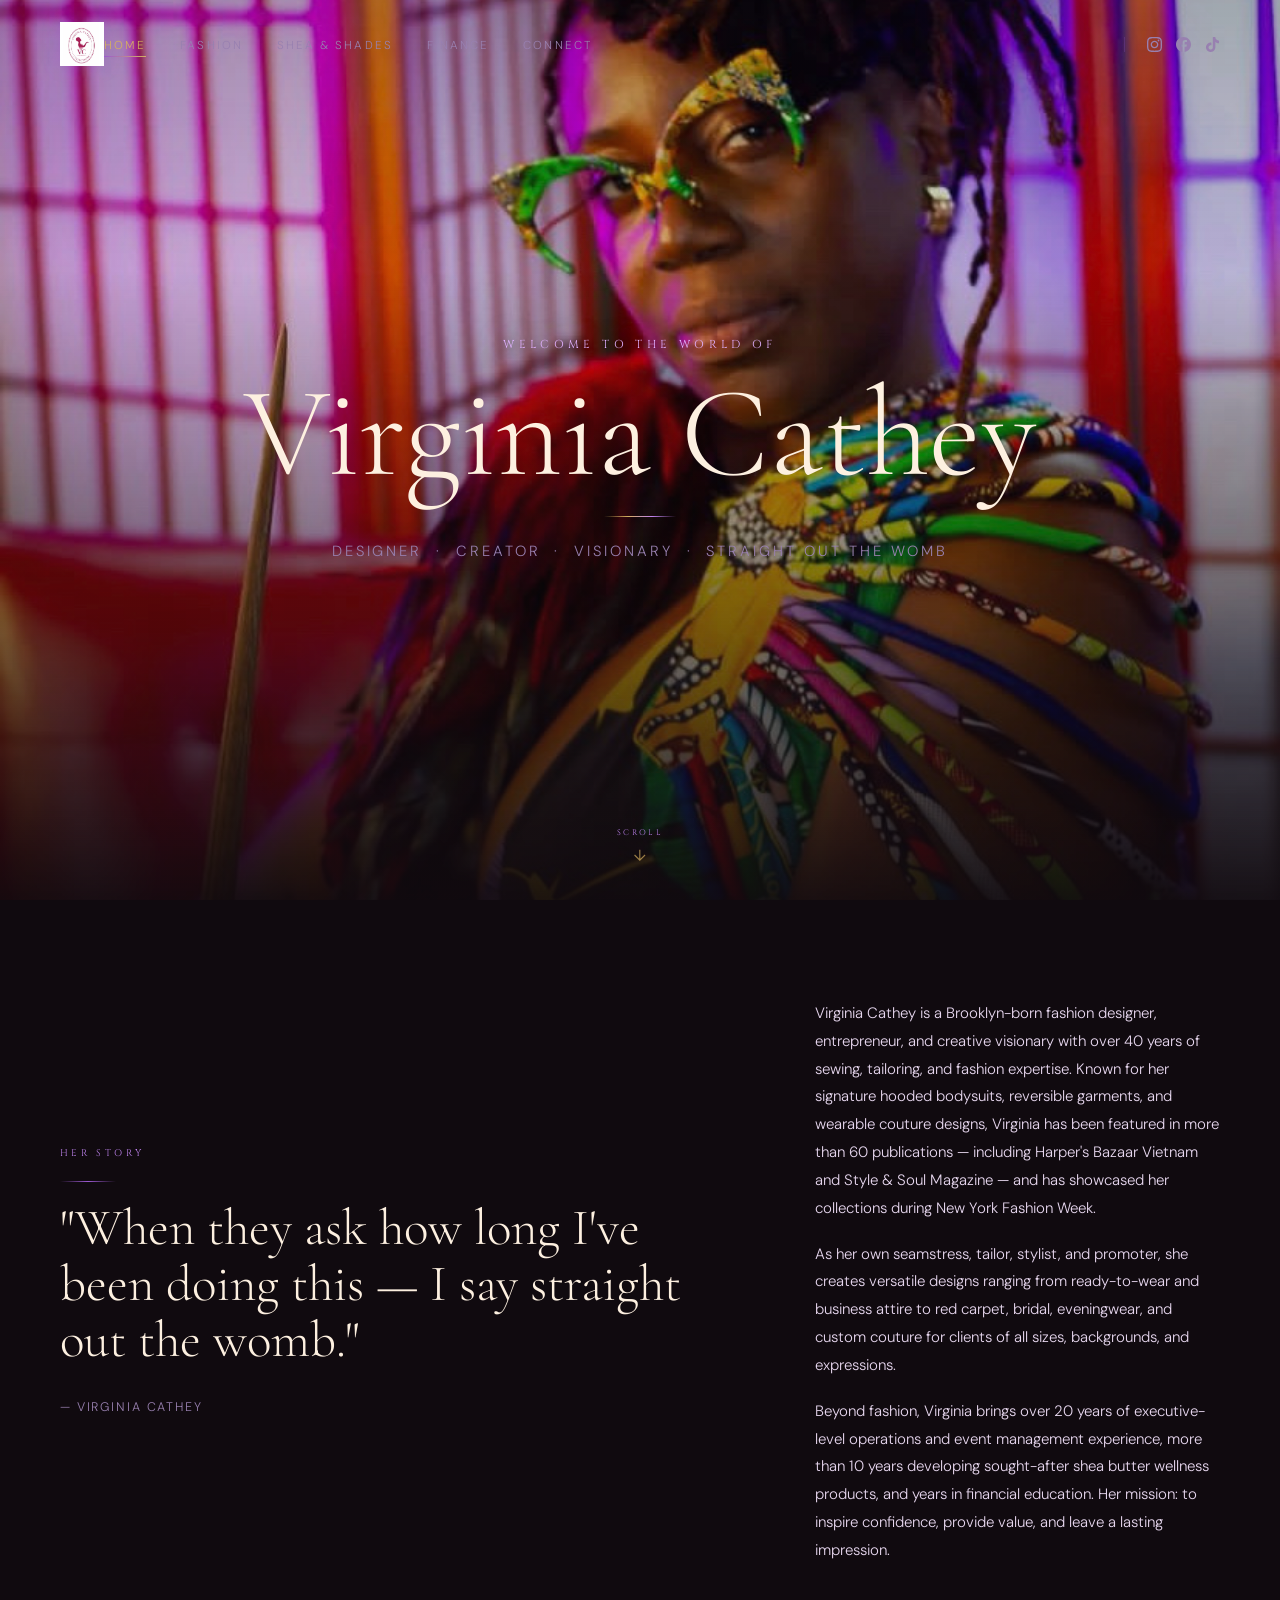
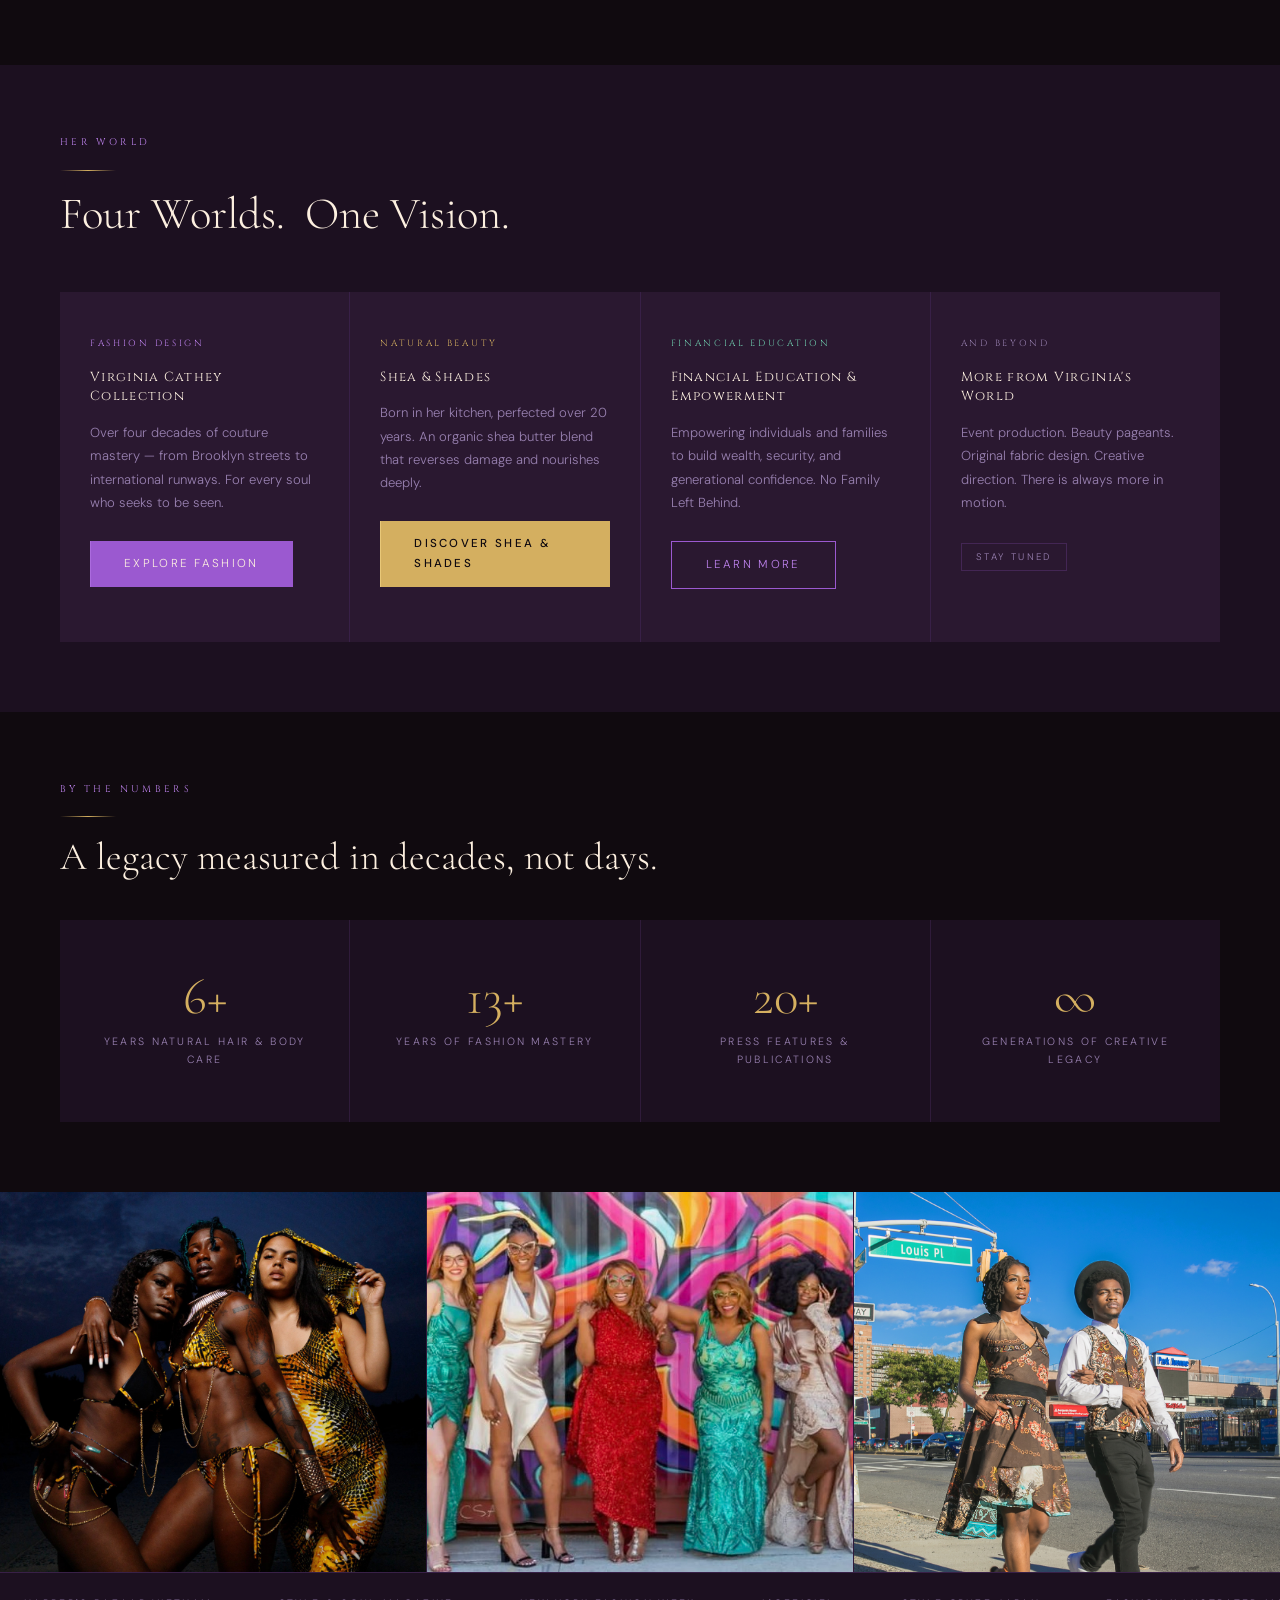
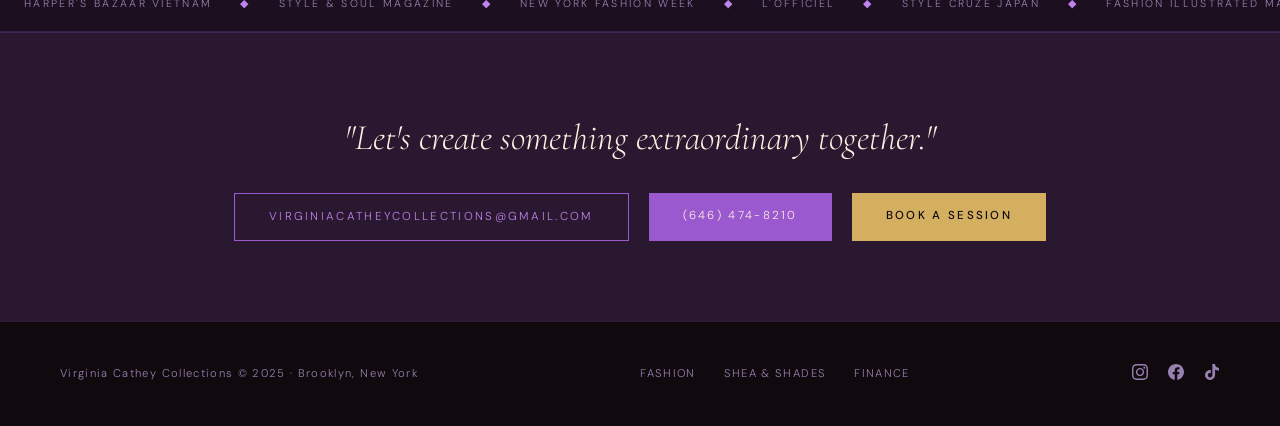
==== commit 03a438c9: "Add files via upload" ====
--- a/index.html
+++ b/index.html
@@ -52,7 +52,7 @@
 <!-- HERO -->
 <section class="hero">
   <div class="hero-bg" style="background-image:url('hero.jpeg')"></div>
-  <div class="hero-overlay"></div>
+  <div class="hero-overlay" style="background:linear-gradient(to bottom,rgba(16,10,15,.3) 0%,rgba(16,10,15,.15) 30%,rgba(16,10,15,.55) 70%,rgba(16,10,15,.95) 100%);"></div>
   <div class="hero-body">
     <p class="hero-eyebrow">Welcome to the World of</p>
     <h1 class="hero-title">Virginia Cathey</h1>
@@ -148,11 +148,11 @@
   </div>
 </section>
 
-<!-- PHOTO TRIO — IMG1620 replaces IMG5039; IMG3753 and IMG3494 with full visibility -->
+<!-- PHOTO TRIO -->
 <div class="photo-trio">
-  <div><img src="IMG_1620.jpeg" alt="Virginia Cathey editorial portrait" loading="lazy"></div>
-  <div><img src="IMG_3753.jpeg" alt="Virginia Cathey fashion show lineup" loading="lazy"></div>
-  <div><img src="IMG_3494.JPG" alt="Virginia Cathey Brooklyn editorial" loading="lazy"></div>
+  <div class="pt-1"><img src="IMG_1620.jpeg" alt="Virginia Cathey editorial portrait" loading="lazy"></div>
+  <div class="pt-2"><img src="IMG_3753.jpeg" alt="Virginia Cathey fashion show lineup" loading="lazy"></div>
+  <div class="pt-3"><img src="IMG_3494.JPG" alt="Virginia Cathey Brooklyn editorial" loading="lazy"></div>
 </div>
 
 <!-- PRESS TICKER -->
--- a/style.css
+++ b/style.css
@@ -67,7 +67,7 @@
   height: 44px; width: auto;
   filter: drop-shadow(0 0 8px rgba(155,89,208,.35));
 }
-.nav-links { display: flex; gap: 28px; align-items: center; }
+.nav-links { display: flex; gap: 34px; align-items: center; }
 .nav-links a {
   font-family: var(--f-body);
   font-size: .72rem; letter-spacing: .18em; text-transform: uppercase;
@@ -88,7 +88,7 @@
 /* ── Nav Social Icons ────────────────────────────────────── */
 .nav-socials {
   display: flex; align-items: center; gap: 14px;
-  margin-left: 10px; padding-left: 18px;
+  margin-left: auto; padding-left: 22px;
   border-left: 1px solid var(--border);
 }
 .nav-socials a {
@@ -173,8 +173,8 @@
 .hero-eyebrow {
   font-family: var(--f-display);
   font-size: clamp(.55rem, 1vw, .72rem); letter-spacing: .38em;
-  text-transform: uppercase; color: #c084f0; margin-bottom: 18px;
-  text-shadow: 0 0 20px rgba(192, 132, 240, 0.6);
+  text-transform: uppercase; color: #e0b0ff; margin-bottom: 18px;
+  text-shadow: 0 2px 12px rgba(0,0,0,.8), 0 0 30px rgba(192,132,240,.5);
 }
 .hero-title {
   font-family: var(--f-heading);
@@ -284,9 +284,8 @@
 .photo-frame { position: relative; }
 .photo-frame img {
   width: 100%; height: 560px;
-  object-fit: contain; object-position: center;
+  object-fit: cover; object-position: center top;
   border: 1px solid var(--border);
-  background: var(--bg2);
 }
 .photo-corner {
   position: absolute; top: -10px; right: -10px;
@@ -431,10 +430,12 @@
   background: #f5ead8; border: 1px solid var(--border-gold);
   padding: 30px; margin-bottom: 18px;
   display: flex; align-items: center; justify-content: center;
+  border-radius: 4px;
 }
 .shea-frame img {
-  width: 100%; max-width: 420px; height: auto;
+  width: 100%; max-width: 400px; height: auto;
   object-fit: contain;
+  mix-blend-mode: multiply;
 }
 .shea-city {
   font-family: var(--f-heading); font-style: italic;
@@ -443,15 +444,17 @@
 
 /* ── Shea Hero Logo ──────────────────────────────────────── */
 .shea-hero-logo {
-  width: 220px; height: 220px;
+  width: 240px; height: 240px;
   background: #f5ead8;
   border-radius: 50%;
   display: flex; align-items: center; justify-content: center;
-  box-shadow: 0 0 50px rgba(155,89,208,.25), 0 0 25px rgba(192,112,48,.3);
+  box-shadow: 0 8px 40px rgba(0,0,0,.45), 0 0 0 3px rgba(212,175,96,.4);
   flex-shrink: 0;
+  overflow: hidden;
 }
 .shea-hero-logo img {
-  width: 190px; height: 190px; object-fit: contain;
+  width: 100%; height: 100%; object-fit: cover;
+  border-radius: 50%;
 }
 
 /* ── Benefits ────────────────────────────────────────────── */
@@ -516,14 +519,17 @@
   display: grid; grid-template-columns: 1fr 1fr 1fr;
   gap: 1px; background: var(--border);
 }
-.photo-trio div { overflow: hidden; height: 480px; }
+.photo-trio div { overflow: hidden; height: 380px; }
 .photo-trio img {
   width: 100%; height: 100%;
-  object-fit: contain; object-position: center;
-  background: var(--bg2);
+  object-fit: cover; object-position: center 30%;
   transition: transform .6s ease;
 }
-.photo-trio div:hover img { transform: scale(1.04); }
+/* Per-image tuned positions based on visual inspection */
+.photo-trio .pt-1 img { object-position: center 40%; } /* IMG_1620 — pull down to show faces */
+.photo-trio .pt-2 img { object-position: center 35%; } /* IMG_3753 group — center on people */
+.photo-trio .pt-3 img { object-position: center 20%; } /* IMG_3494 street — upper body focus */
+.photo-trio div:hover img { transform: scale(1.03); }
 
 /* ── Affiliate logo row ──────────────────────────────────── */
 .affiliate-row {
@@ -550,7 +556,7 @@
   .press-block, .affiliate-row { grid-template-columns: 1fr; }
   .benefit-grid { grid-template-columns: 1fr; }
   .gallery-header { padding: 0 40px; }
-  .photo-trio div { height: 380px; }
+  .photo-trio div { height: 320px; }
 }
 @media (max-width: 767px) {
   .sec { padding: 60px 24px; }
@@ -566,7 +572,7 @@
   .gp { height: 250px; min-width: 160px; }
   .gallery-header { padding: 0 24px; flex-direction: column; align-items: flex-start; gap: 6px; }
   .photo-trio { grid-template-columns: 1fr; }
-  .photo-trio div { height: 340px; }
+  .photo-trio div { height: 300px; }
   .contact-bar { padding: 60px 24px; }
   .footer { padding: 36px 24px; flex-direction: column; text-align: center; }
   .order-card { padding: 28px 20px; }
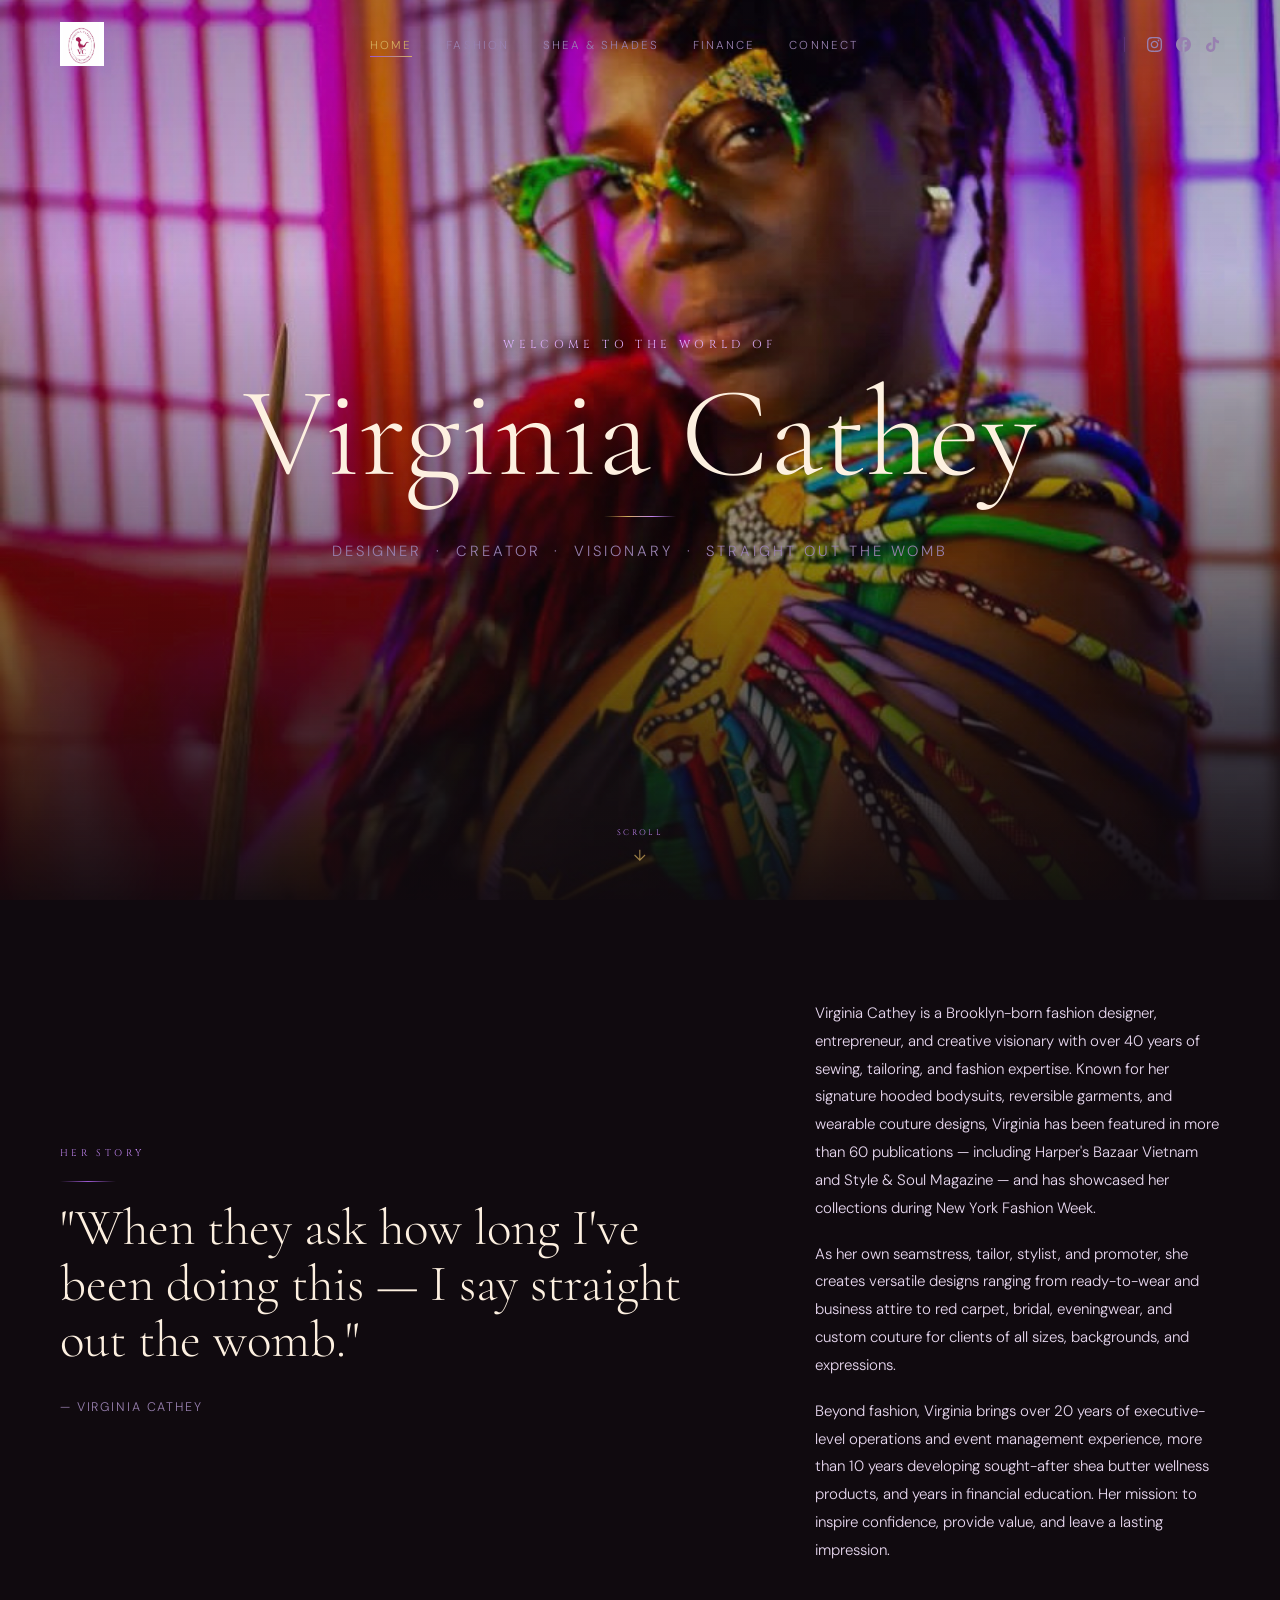
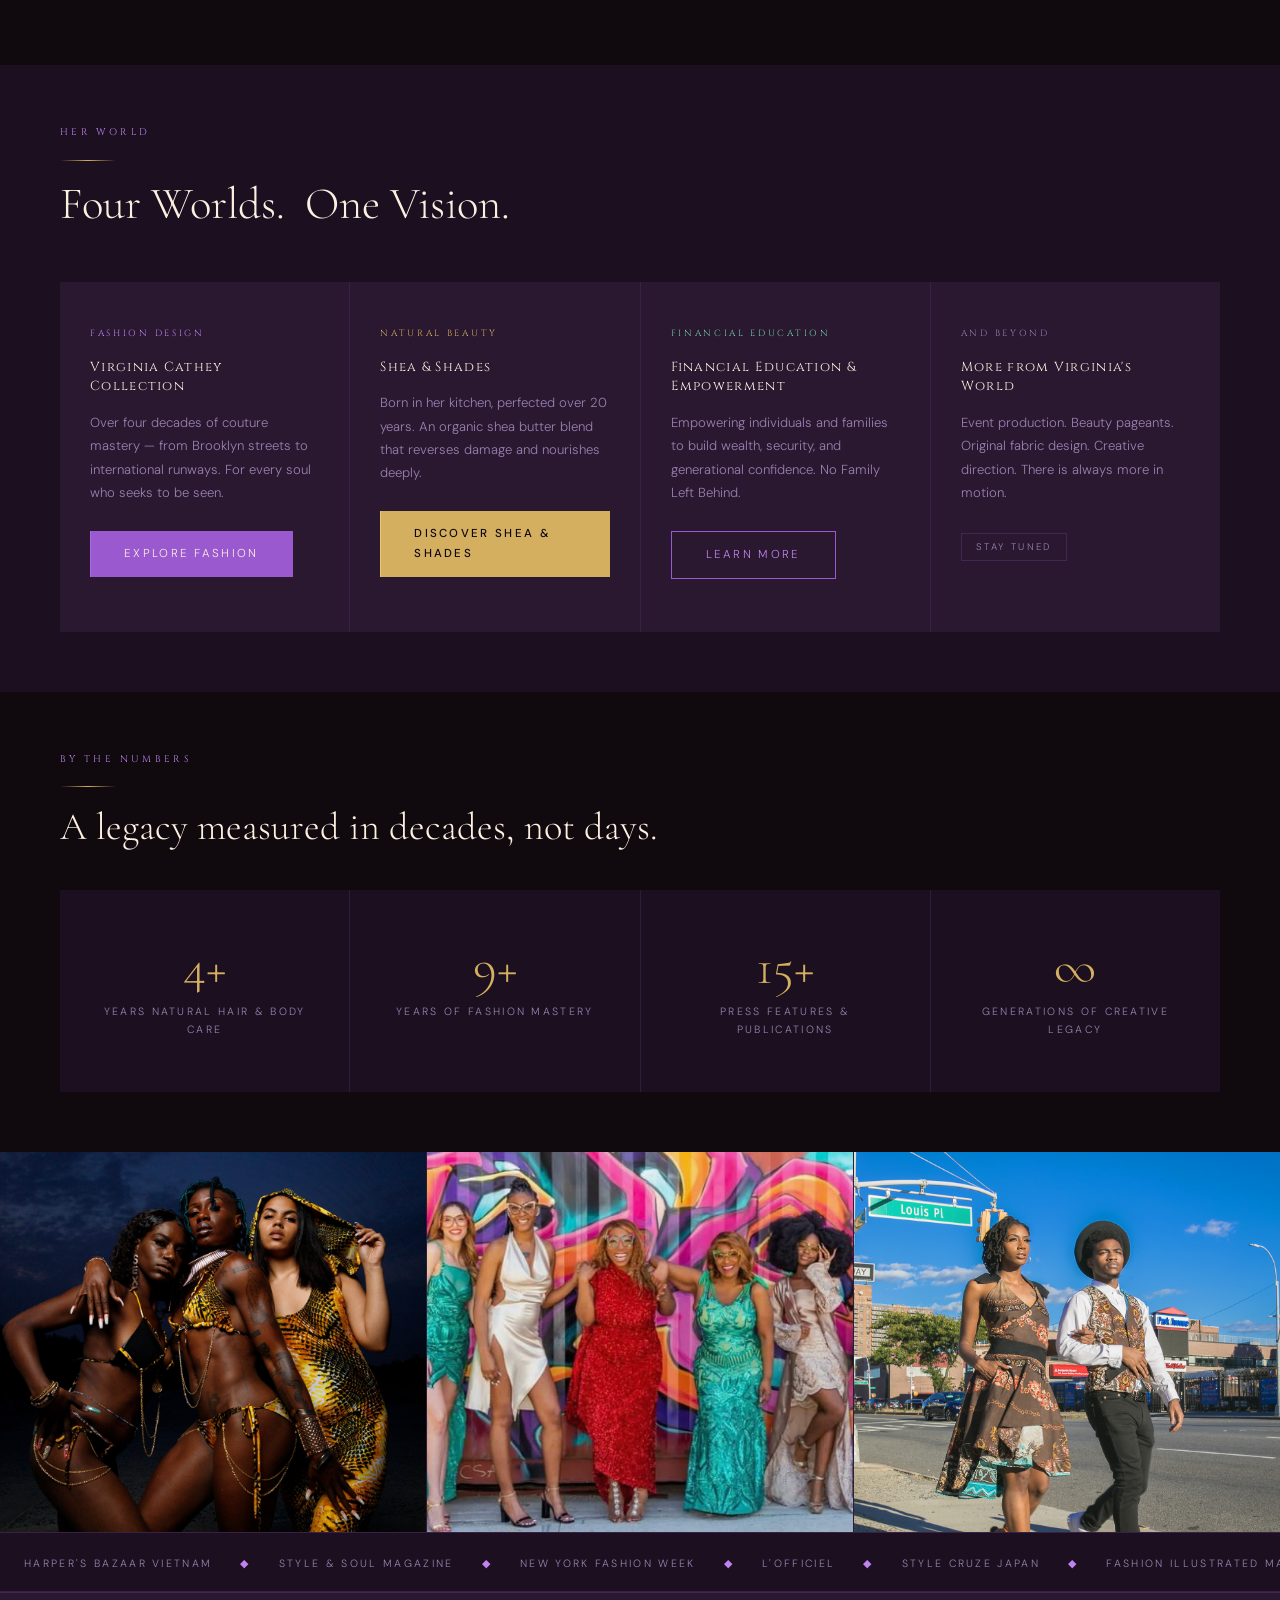
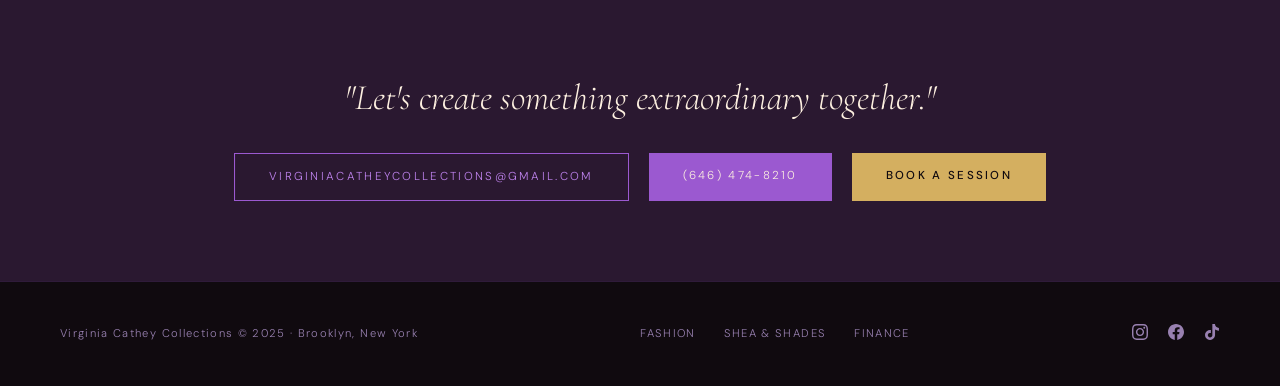
==== commit af4790c8: "Add files via upload" ====
--- a/index.html
+++ b/index.html
@@ -85,7 +85,7 @@
 <!-- HER WORLD -->
 <section class="sec-sm" style="background:var(--bg2);">
   <div class="wrap">
-    <div class="reveal" style="margin-bottom:0;">
+    <div style="margin-bottom:0;">
       <p class="label">Her World</p>
       <div class="rule-gold"></div>
       <h2 class="h2" style="font-size:clamp(1.8rem,3.5vw,3rem);margin-bottom:0;">Four Worlds. &nbsp;One Vision.</h2>
--- a/style.css
+++ b/style.css
@@ -51,7 +51,10 @@
 .nav {
   position: fixed; top: 0; left: 0; right: 0; z-index: 100;
   padding: 22px 60px;
-  display: flex; align-items: center; justify-content: space-between;
+  display: grid;
+  grid-template-columns: auto 1fr auto;
+  align-items: center;
+  gap: 0;
   transition: background .4s var(--ease), padding .4s var(--ease), border .4s var(--ease);
 }
 .nav.scrolled {
@@ -60,6 +63,7 @@
   padding: 14px 60px;
   border-bottom: 1px solid var(--border);
 }
+.nav-logo { grid-column: 1; }
 .nav-logo {
   display: flex; align-items: center; gap: 10px;
 }
@@ -67,7 +71,7 @@
   height: 44px; width: auto;
   filter: drop-shadow(0 0 8px rgba(155,89,208,.35));
 }
-.nav-links { display: flex; gap: 34px; align-items: center; }
+.nav-links { display: flex; gap: 34px; align-items: center; justify-content: center; grid-column: 2; }
 .nav-links a {
   font-family: var(--f-body);
   font-size: .72rem; letter-spacing: .18em; text-transform: uppercase;
@@ -87,8 +91,9 @@
 
 /* ── Nav Social Icons ────────────────────────────────────── */
 .nav-socials {
-  display: flex; align-items: center; gap: 14px;
-  margin-left: auto; padding-left: 22px;
+  display: flex; align-items: center; gap: 14px; justify-content: flex-end;
+  grid-column: 3;
+  padding-left: 22px;
   border-left: 1px solid var(--border);
 }
 .nav-socials a {
@@ -209,7 +214,7 @@
 /* ── Layout Helpers ──────────────────────────────────────── */
 .wrap   { max-width: 1280px; margin: 0 auto; }
 .sec    { padding: 100px 60px; }
-.sec-sm { padding: 70px 60px; }
+.sec-sm { padding: 60px 60px; }
 .label  {
   font-family: var(--f-display);
   font-size: .6rem; letter-spacing: .35em;
@@ -287,13 +292,7 @@
   object-fit: cover; object-position: center top;
   border: 1px solid var(--border);
 }
-.photo-corner {
-  position: absolute; top: -10px; right: -10px;
-  width: 50%; height: 50%;
-  border-top: 2px solid var(--purple-dk);
-  border-right: 2px solid var(--purple-dk);
-  pointer-events: none;
-}
+.photo-corner { display: none; }
 
 /* ── Brand Cards ─────────────────────────────────────────── */
 .brand-grid {
@@ -526,7 +525,7 @@
   transition: transform .6s ease;
 }
 /* Per-image tuned positions based on visual inspection */
-.photo-trio .pt-1 img { object-position: center 40%; } /* IMG_1620 — pull down to show faces */
+.photo-trio .pt-1 img { object-position: center 50%; } /* IMG_1620 — pull down to show faces */
 .photo-trio .pt-2 img { object-position: center 35%; } /* IMG_3753 group — center on people */
 .photo-trio .pt-3 img { object-position: center 20%; } /* IMG_3494 street — upper body focus */
 .photo-trio div:hover img { transform: scale(1.03); }
@@ -549,7 +548,7 @@
 /* ── Responsive ──────────────────────────────────────────── */
 @media (max-width: 1199px) {
   .sec, .sec-sm { padding-left: 40px; padding-right: 40px; }
-  .nav, .nav.scrolled { padding-left: 40px; padding-right: 40px; }
+  .nav, .nav.scrolled { padding-left: 40px; padding-right: 40px; gap: 0; }
   .stats, .brand-grid { grid-template-columns: repeat(2,1fr); }
   .two-col, .two-col.wide, .two-col.wider { grid-template-columns: 1fr; gap: 48px; }
   .svc-grid { grid-template-columns: repeat(2,1fr); }
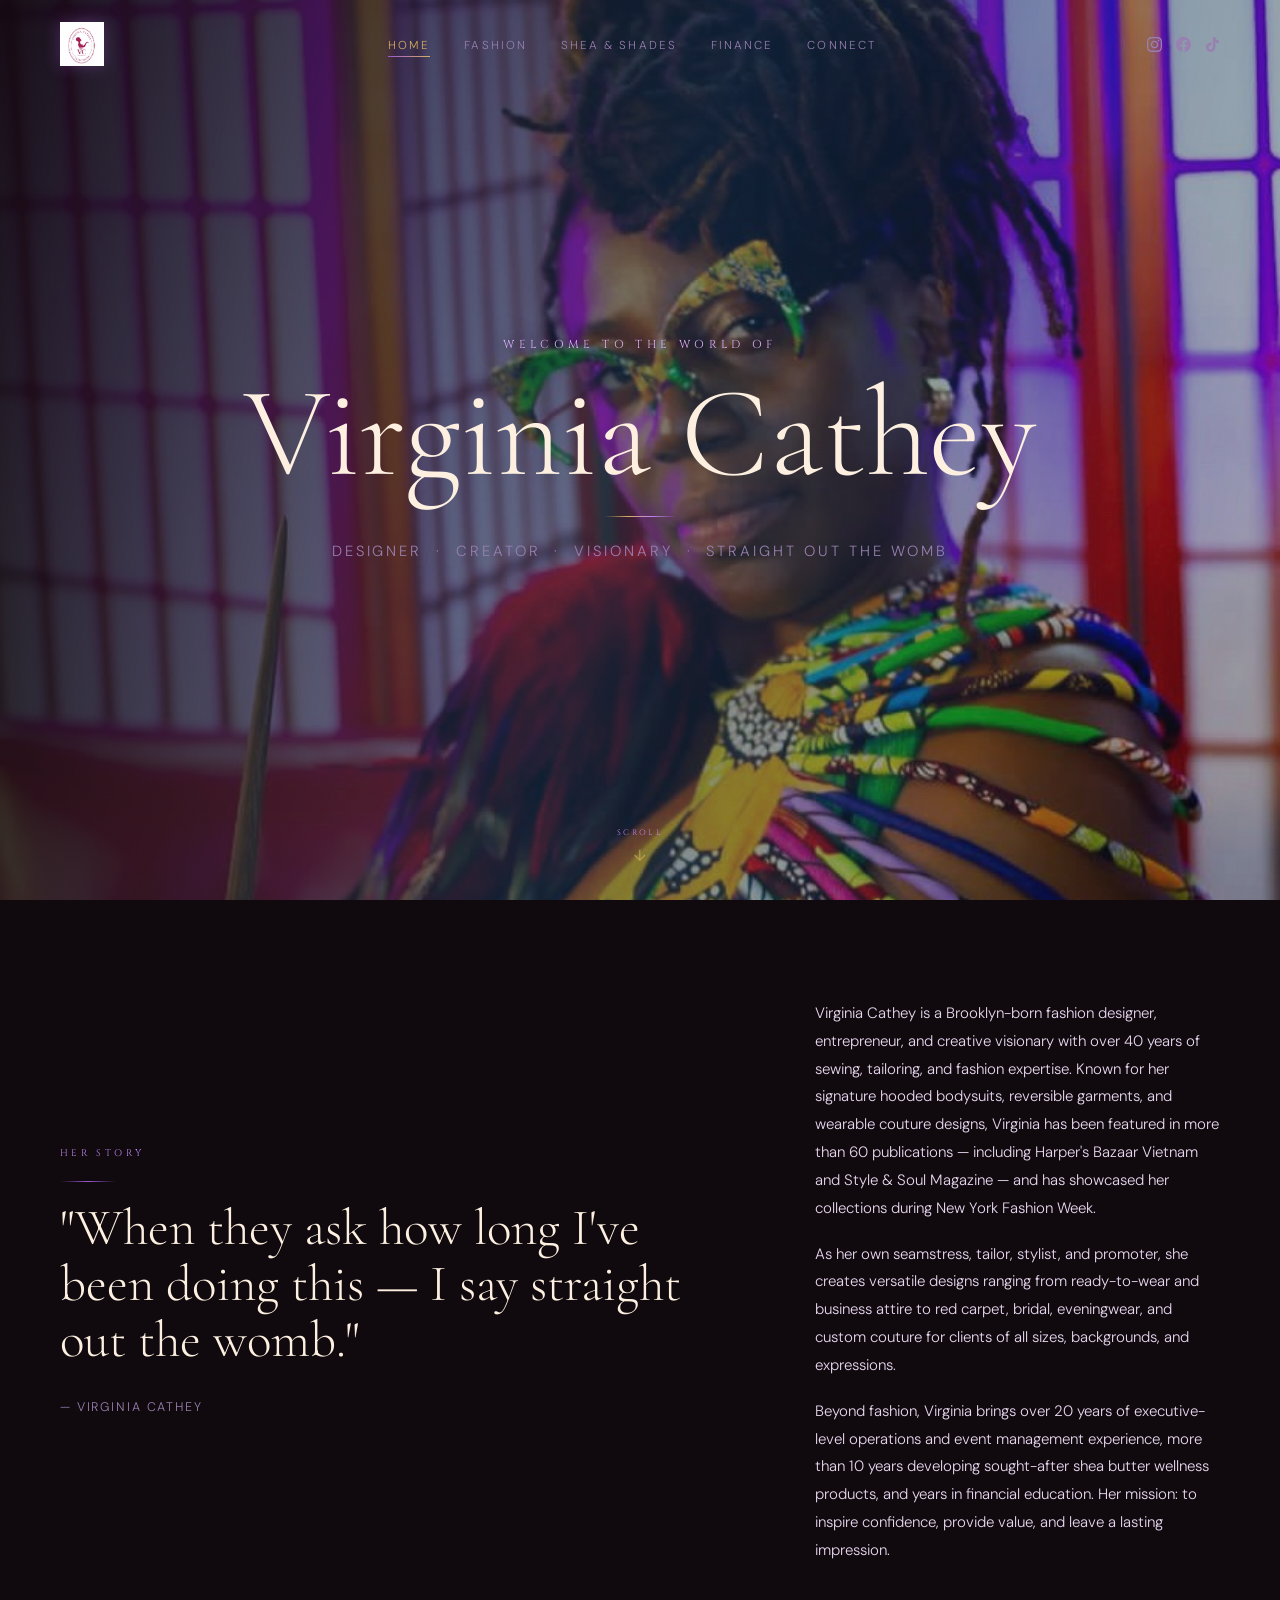
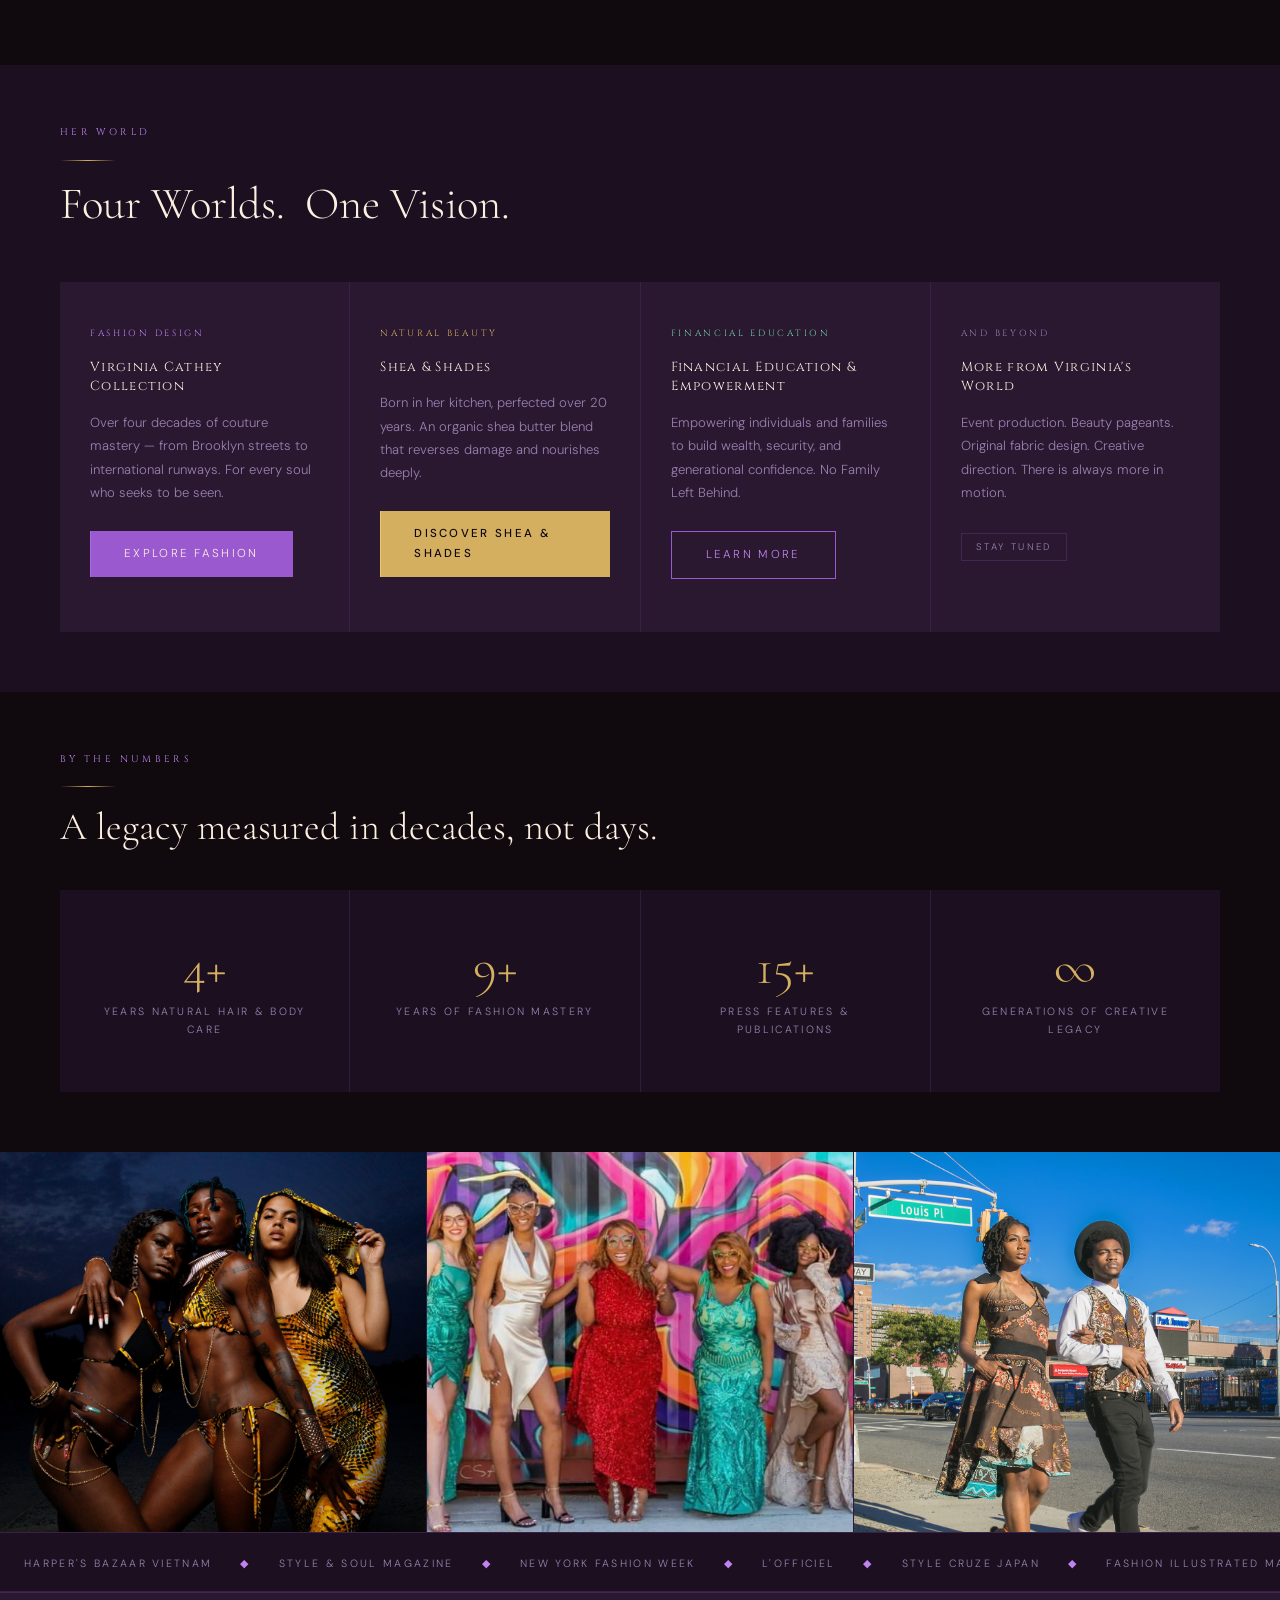
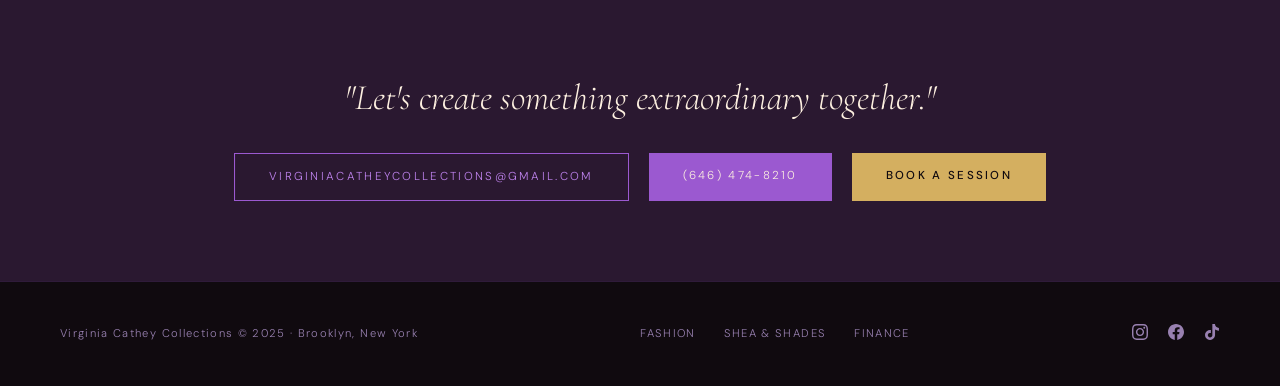
==== commit 822eecda: "Add files via upload" ====
--- a/index.html
+++ b/index.html
@@ -51,8 +51,8 @@
 
 <!-- HERO -->
 <section class="hero">
-  <div class="hero-bg" style="background-image:url('hero.jpeg')"></div>
-  <div class="hero-overlay" style="background:linear-gradient(to bottom,rgba(16,10,15,.3) 0%,rgba(16,10,15,.15) 30%,rgba(16,10,15,.55) 70%,rgba(16,10,15,.95) 100%);"></div>
+  <div class="hero-bg" style="background-image:url('hero.jpeg');background-position:center top;"></div>
+  <div class="hero-overlay" style="background:linear-gradient(105deg,rgba(16,10,15,.97) 0%,rgba(26,58,92,.55) 50%,rgba(16,10,15,.28) 100%);"></div>
   <div class="hero-body">
     <p class="hero-eyebrow">Welcome to the World of</p>
     <h1 class="hero-title">Virginia Cathey</h1>
--- a/style.css
+++ b/style.css
@@ -63,15 +63,15 @@
   padding: 14px 60px;
   border-bottom: 1px solid var(--border);
 }
-.nav-logo { grid-column: 1; }
 .nav-logo {
-  display: flex; align-items: center; gap: 10px;
+  grid-column: 1;
+  display: flex; align-items: center; gap: 10px; min-width: 80px;
 }
 .nav-logo img {
   height: 44px; width: auto;
   filter: drop-shadow(0 0 8px rgba(155,89,208,.35));
 }
-.nav-links { display: flex; gap: 34px; align-items: center; justify-content: center; grid-column: 2; }
+.nav-links { display: flex; gap: 34px; align-items: center; justify-content: center; grid-column: 2; padding: 0 20px; }
 .nav-links a {
   font-family: var(--f-body);
   font-size: .72rem; letter-spacing: .18em; text-transform: uppercase;
@@ -288,8 +288,8 @@
 /* ── Photo frame ─────────────────────────────────────────── */
 .photo-frame { position: relative; }
 .photo-frame img {
-  width: 100%; height: 560px;
-  object-fit: cover; object-position: center top;
+  width: 100%; height: 520px;
+  object-fit: cover; object-position: center 20%;
   border: 1px solid var(--border);
 }
 .photo-corner { display: none; }
@@ -441,20 +441,7 @@
   font-size: 1.3rem; color: #c07030; line-height: 1.3; text-align: center;
 }
 
-/* ── Shea Hero Logo ──────────────────────────────────────── */
-.shea-hero-logo {
-  width: 240px; height: 240px;
-  background: #f5ead8;
-  border-radius: 50%;
-  display: flex; align-items: center; justify-content: center;
-  box-shadow: 0 8px 40px rgba(0,0,0,.45), 0 0 0 3px rgba(212,175,96,.4);
-  flex-shrink: 0;
-  overflow: hidden;
-}
-.shea-hero-logo img {
-  width: 100%; height: 100%; object-fit: cover;
-  border-radius: 50%;
-}
+
 
 /* ── Benefits ────────────────────────────────────────────── */
 .benefit-grid {
@@ -577,6 +564,4 @@
   .order-card { padding: 28px 20px; }
   .press-box, .press-box-b, .affiliate-box, .affiliate-box-light { padding: 30px 24px; }
   .photo-frame img { height: 400px; }
-  .shea-hero-logo { width: 160px; height: 160px; }
-  .shea-hero-logo img { width: 130px; height: 130px; }
-}
+}
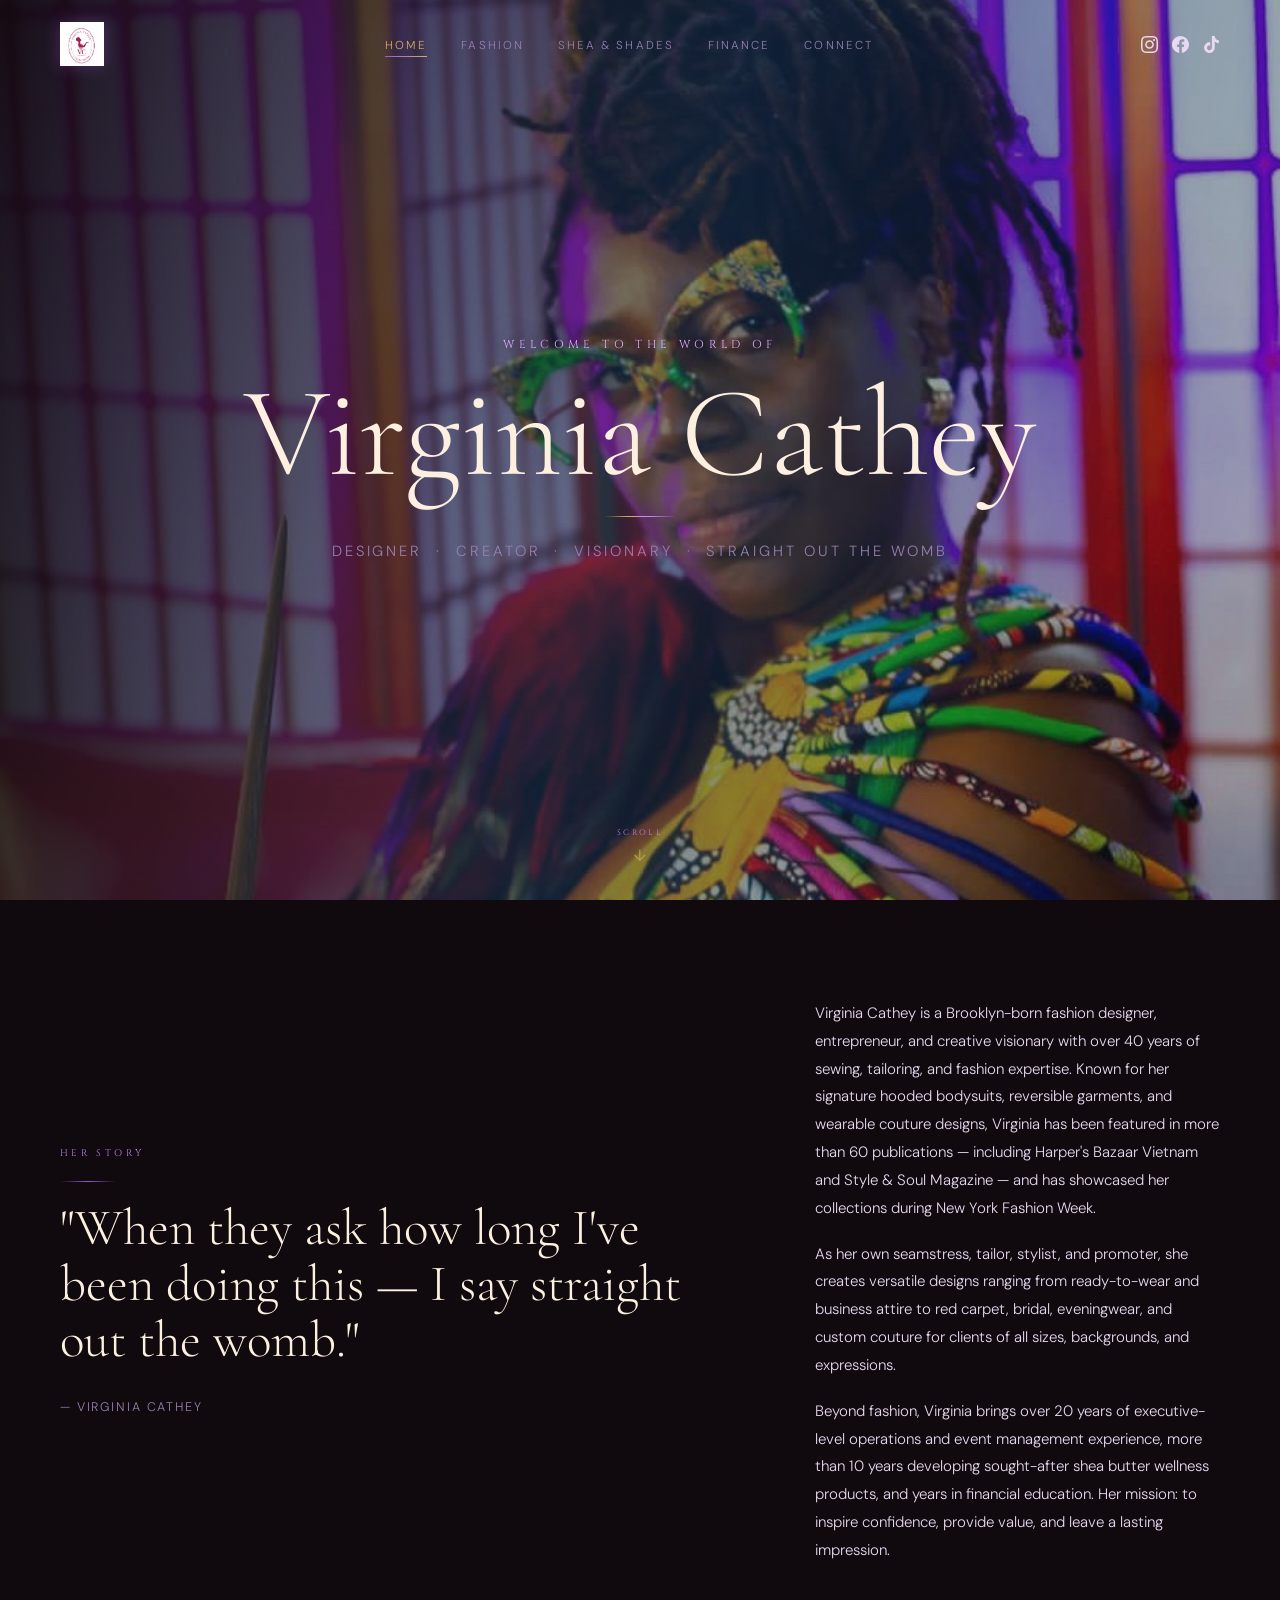
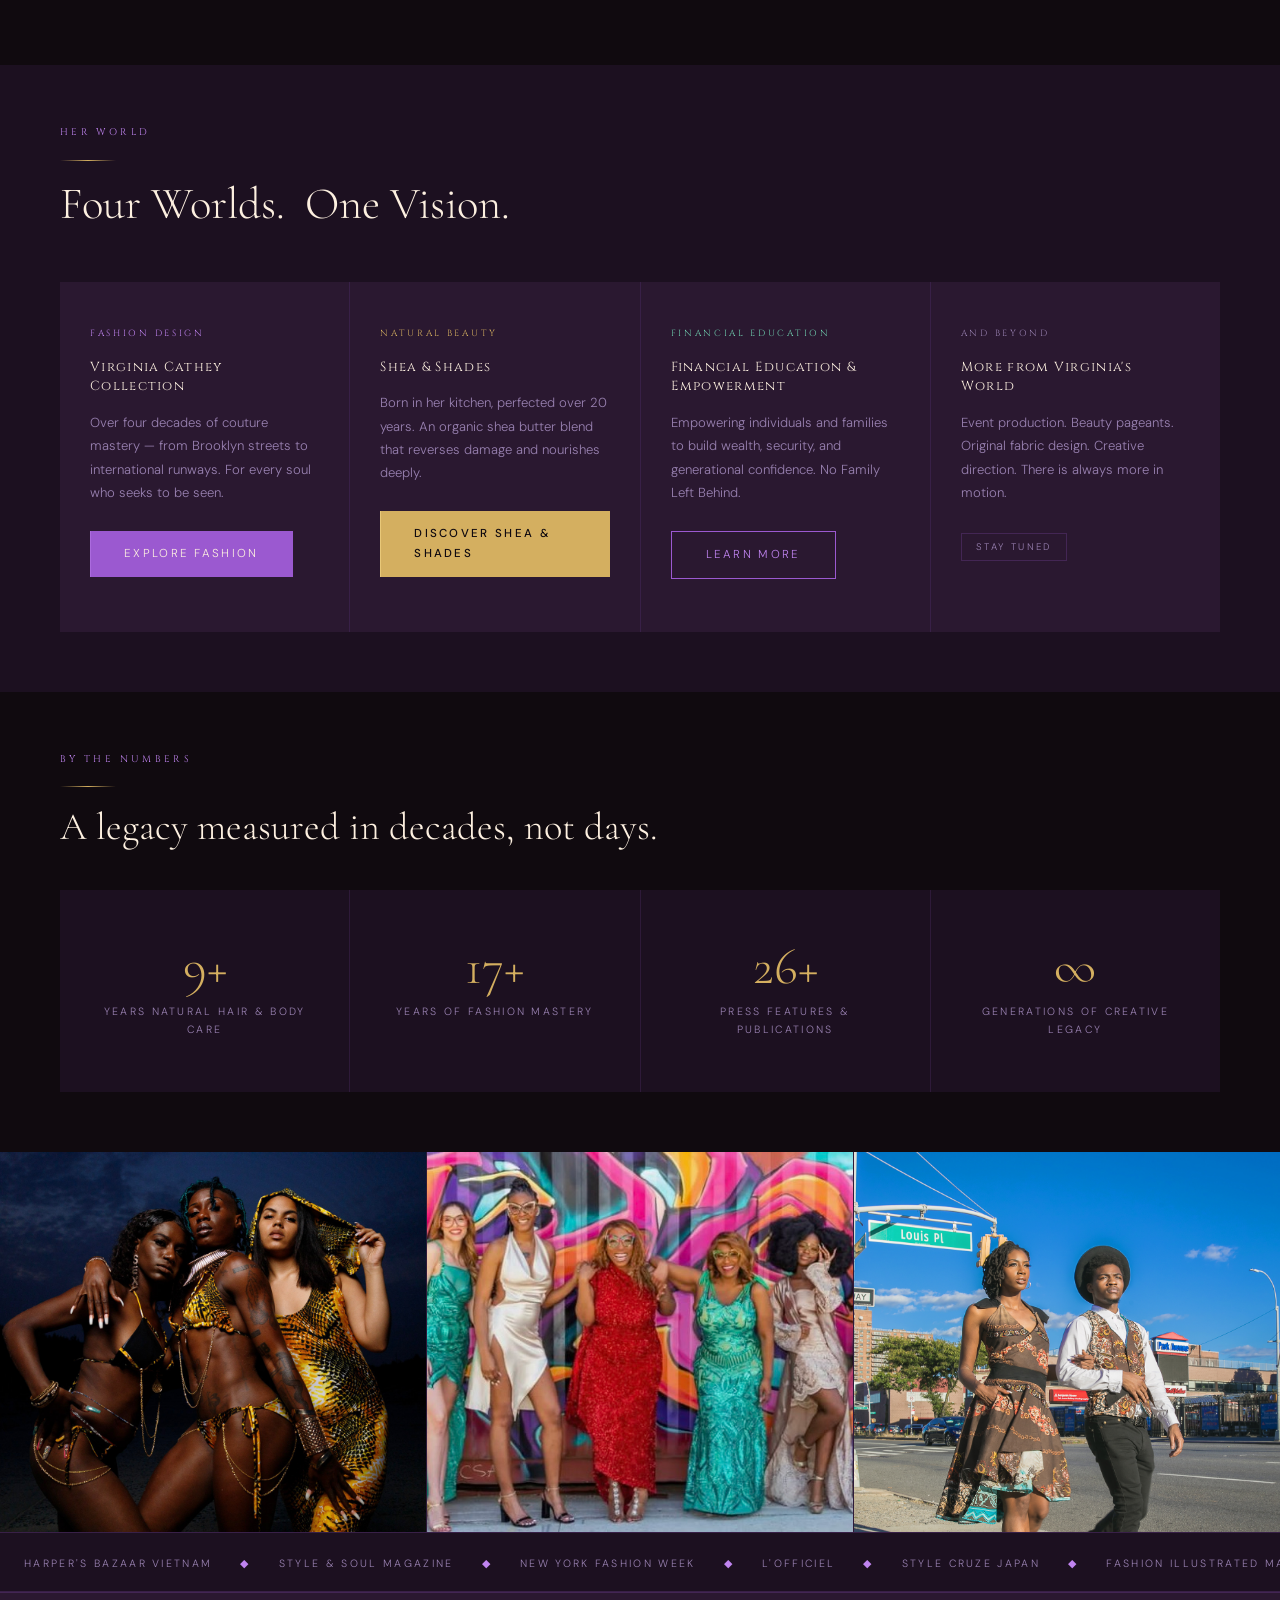
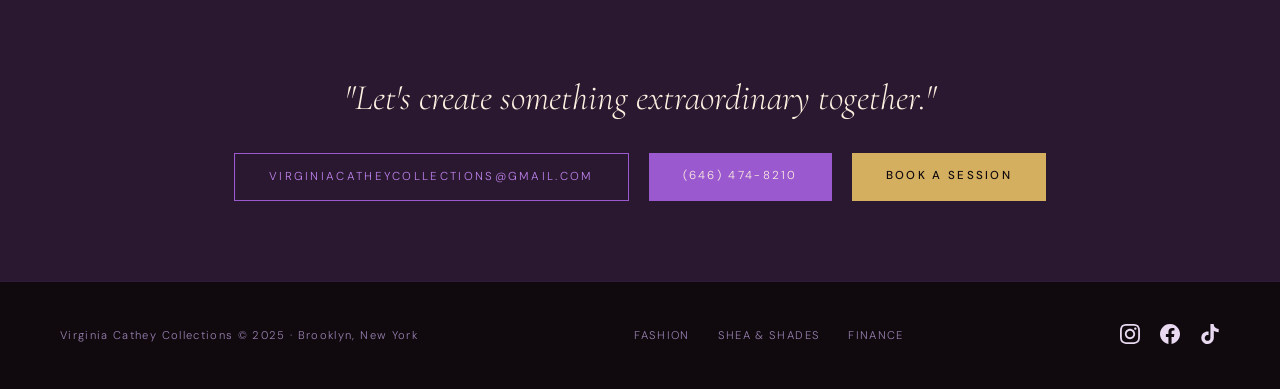
==== commit d4cceea5: "Add files via upload" ====
--- a/index.html
+++ b/index.html
@@ -22,6 +22,7 @@
     <li><a href="#contact">Connect</a></li>
   </ul>
   <div class="nav-socials">
+    <button class="burger" aria-label="Menu"><span></span><span></span><span></span></button>
     <a href="https://www.instagram.com/virginiacatheycollections" target="_blank" aria-label="Instagram">
       <svg viewBox="0 0 24 24"><path d="M12 2.163c3.204 0 3.584.012 4.85.07 3.252.148 4.771 1.691 4.919 4.919.058 1.265.069 1.645.069 4.849 0 3.205-.012 3.584-.069 4.849-.149 3.225-1.664 4.771-4.919 4.919-1.266.058-1.644.07-4.85.07-3.204 0-3.584-.012-4.849-.07-3.26-.149-4.771-1.699-4.919-4.92-.058-1.265-.07-1.644-.07-4.849 0-3.204.013-3.583.07-4.849.149-3.227 1.664-4.771 4.919-4.919 1.266-.057 1.645-.069 4.849-.069zm0-2.163c-3.259 0-3.667.014-4.947.072-4.358.2-6.78 2.618-6.98 6.98-.059 1.281-.073 1.689-.073 4.948 0 3.259.014 3.668.072 4.948.2 4.358 2.618 6.78 6.98 6.98 1.281.058 1.689.072 4.948.072 3.259 0 3.668-.014 4.948-.072 4.354-.2 6.782-2.618 6.979-6.98.059-1.28.073-1.689.073-4.948 0-3.259-.014-3.667-.072-4.947-.196-4.354-2.617-6.78-6.979-6.98-1.281-.059-1.69-.073-4.949-.073zm0 5.838c-3.403 0-6.162 2.759-6.162 6.162s2.759 6.163 6.162 6.163 6.162-2.759 6.162-6.163c0-3.403-2.759-6.162-6.162-6.162zm0 10.162c-2.209 0-4-1.79-4-4 0-2.209 1.791-4 4-4s4 1.791 4 4c0 2.21-1.791 4-4 4zm6.406-11.845c-.796 0-1.441.645-1.441 1.44s.645 1.44 1.441 1.44c.795 0 1.439-.645 1.439-1.44s-.644-1.44-1.439-1.44z"/></svg>
     </a>
@@ -32,7 +33,6 @@
       <svg viewBox="0 0 24 24"><path d="M12.525.02c1.31-.02 2.61-.01 3.91-.02.08 1.53.63 3.09 1.75 4.17 1.12 1.11 2.7 1.62 4.24 1.79v4.03c-1.44-.05-2.89-.35-4.2-.97-.57-.26-1.1-.59-1.62-.93-.01 2.92.01 5.84-.02 8.75-.08 1.4-.54 2.79-1.35 3.94-1.31 1.92-3.58 3.17-5.91 3.21-1.43.08-2.86-.31-4.08-1.03-2.02-1.19-3.44-3.37-3.65-5.71-.02-.5-.03-1-.01-1.49.18-1.9 1.12-3.72 2.58-4.96 1.66-1.44 3.98-2.13 6.15-1.72.02 1.48-.04 2.96-.04 4.44-.99-.32-2.15-.23-3.02.37-.63.41-1.11 1.04-1.36 1.75-.21.51-.15 1.07-.14 1.61.24 1.64 1.82 3.02 3.5 2.87 1.12-.01 2.19-.66 2.77-1.61.19-.33.4-.67.41-1.06.1-1.79.06-3.57.07-5.36.01-4.03-.01-8.05.02-12.07z"/></svg>
     </a>
   </div>
-  <button class="burger" aria-label="Menu"><span></span><span></span><span></span></button>
 </nav>
 
 <!-- MOBILE MENU -->
--- a/style.css
+++ b/style.css
@@ -31,6 +31,27 @@
   --ease:      cubic-bezier(0.4, 0, 0.2, 1);
 }
 
+
+/* ── Page Transitions ────────────────────────────────── */
+.page-transition {
+  position: fixed; inset: 0; z-index: 9999;
+  background: #100a0f;
+  pointer-events: none;
+  opacity: 0;
+  transition: opacity 0.35s ease;
+}
+.page-transition.fade-out {
+  opacity: 1;
+}
+
+/* Page load-in — body fades up on arrival */
+body {
+  animation: pageIn 0.55s ease forwards;
+}
+@keyframes pageIn {
+  from { opacity: 0; transform: translateY(12px); }
+  to   { opacity: 1; transform: translateY(0); }
+}
 /* ── Reset ───────────────────────────────────────────────── */
 *, *::before, *::after { margin: 0; padding: 0; box-sizing: border-box; }
 html { scroll-behavior: smooth; -webkit-font-smoothing: antialiased; }
@@ -101,7 +122,8 @@
   display: flex; align-items: center; line-height: 1;
 }
 .nav-socials a:hover { color: var(--purple-lt); }
-.nav-socials svg { width: 15px; height: 15px; fill: currentColor; }
+.nav-socials svg { width: 17px; height: 17px; fill: currentColor; }
+.nav-socials a { color: var(--text); }
 
 /* hamburger */
 .burger {
@@ -289,7 +311,7 @@
 .photo-frame { position: relative; }
 .photo-frame img {
   width: 100%; height: 520px;
-  object-fit: cover; object-position: center 20%;
+  object-fit: cover; object-position: center top;
   border: 1px solid var(--border);
 }
 .photo-corner { display: none; }
@@ -336,6 +358,10 @@
 /* ── Services Grid ───────────────────────────────────────── */
 .svc-grid {
   display: grid; grid-template-columns: repeat(3,1fr);
+  gap: 1px; background: var(--border);
+}
+.svc-grid-4 {
+  display: grid; grid-template-columns: repeat(4,1fr);
   gap: 1px; background: var(--border);
 }
 .svc {
@@ -498,7 +524,8 @@
 .footer-socials { display: flex; gap: 20px; }
 .footer-socials a { color: var(--muted); transition: color .3s; line-height: 1; }
 .footer-socials a:hover { color: var(--purple-lt); }
-.footer-socials svg { width: 16px; height: 16px; fill: currentColor; }
+.footer-socials svg { width: 20px; height: 20px; fill: currentColor; }
+.footer-socials a { color: var(--text); }
 
 /* ── Photo Grid (3-col break) ────────────────────────────── */
 .photo-trio {
@@ -512,9 +539,9 @@
   transition: transform .6s ease;
 }
 /* Per-image tuned positions based on visual inspection */
-.photo-trio .pt-1 img { object-position: center 50%; } /* IMG_1620 — pull down to show faces */
-.photo-trio .pt-2 img { object-position: center 35%; } /* IMG_3753 group — center on people */
-.photo-trio .pt-3 img { object-position: center 20%; } /* IMG_3494 street — upper body focus */
+.photo-trio .pt-1 img { object-position: center 50%; } /* IMG_1620 */
+.photo-trio .pt-2 img { object-position: center 65%; } /* IMG_3753 — more wall cut, show feet */
+.photo-trio .pt-3 img { object-position: center 5%; }  /* IMG_3494 — show full duo from top */
 .photo-trio div:hover img { transform: scale(1.03); }
 
 /* ── Affiliate logo row ──────────────────────────────────── */
@@ -539,6 +566,7 @@
   .stats, .brand-grid { grid-template-columns: repeat(2,1fr); }
   .two-col, .two-col.wide, .two-col.wider { grid-template-columns: 1fr; gap: 48px; }
   .svc-grid { grid-template-columns: repeat(2,1fr); }
+  .svc-grid-4 { grid-template-columns: repeat(2,1fr); }
   .press-block, .affiliate-row { grid-template-columns: 1fr; }
   .benefit-grid { grid-template-columns: 1fr; }
   .gallery-header { padding: 0 40px; }
@@ -550,11 +578,12 @@
   .nav { padding: 18px 24px; }
   .nav.scrolled { padding: 12px 24px; }
   .nav-links { display: none; }
-  .nav-socials { display: none; }
+  .nav-socials { gap: 0; border-left: none; padding-left: 0; justify-content: flex-end; }
+  .nav-socials a { display: none; }
   .burger { display: flex; }
   .stats { grid-template-columns: repeat(2,1fr); }
   .stat { padding: 40px 18px; }
-  .brand-grid, .svc-grid { grid-template-columns: 1fr; }
+  .brand-grid, .svc-grid, .svc-grid-4 { grid-template-columns: 1fr; }
   .gp { height: 250px; min-width: 160px; }
   .gallery-header { padding: 0 24px; flex-direction: column; align-items: flex-start; gap: 6px; }
   .photo-trio { grid-template-columns: 1fr; }
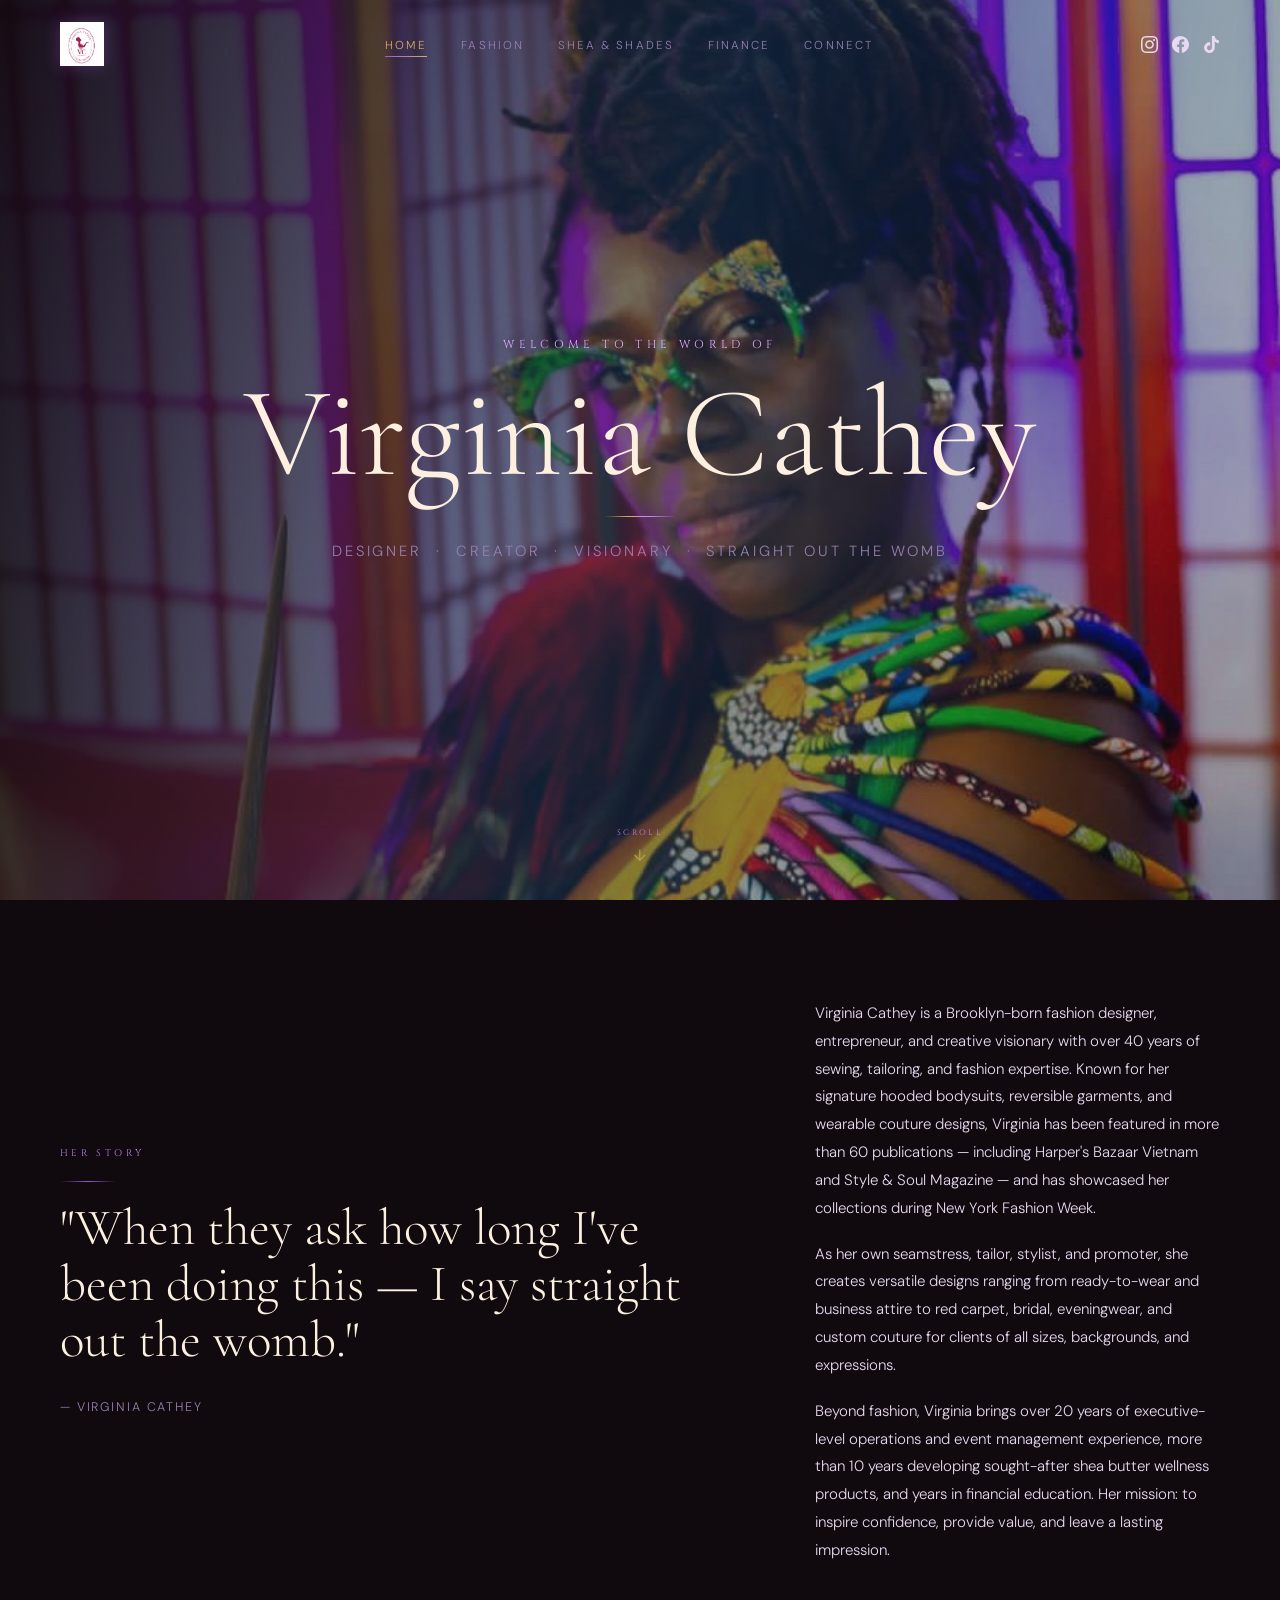
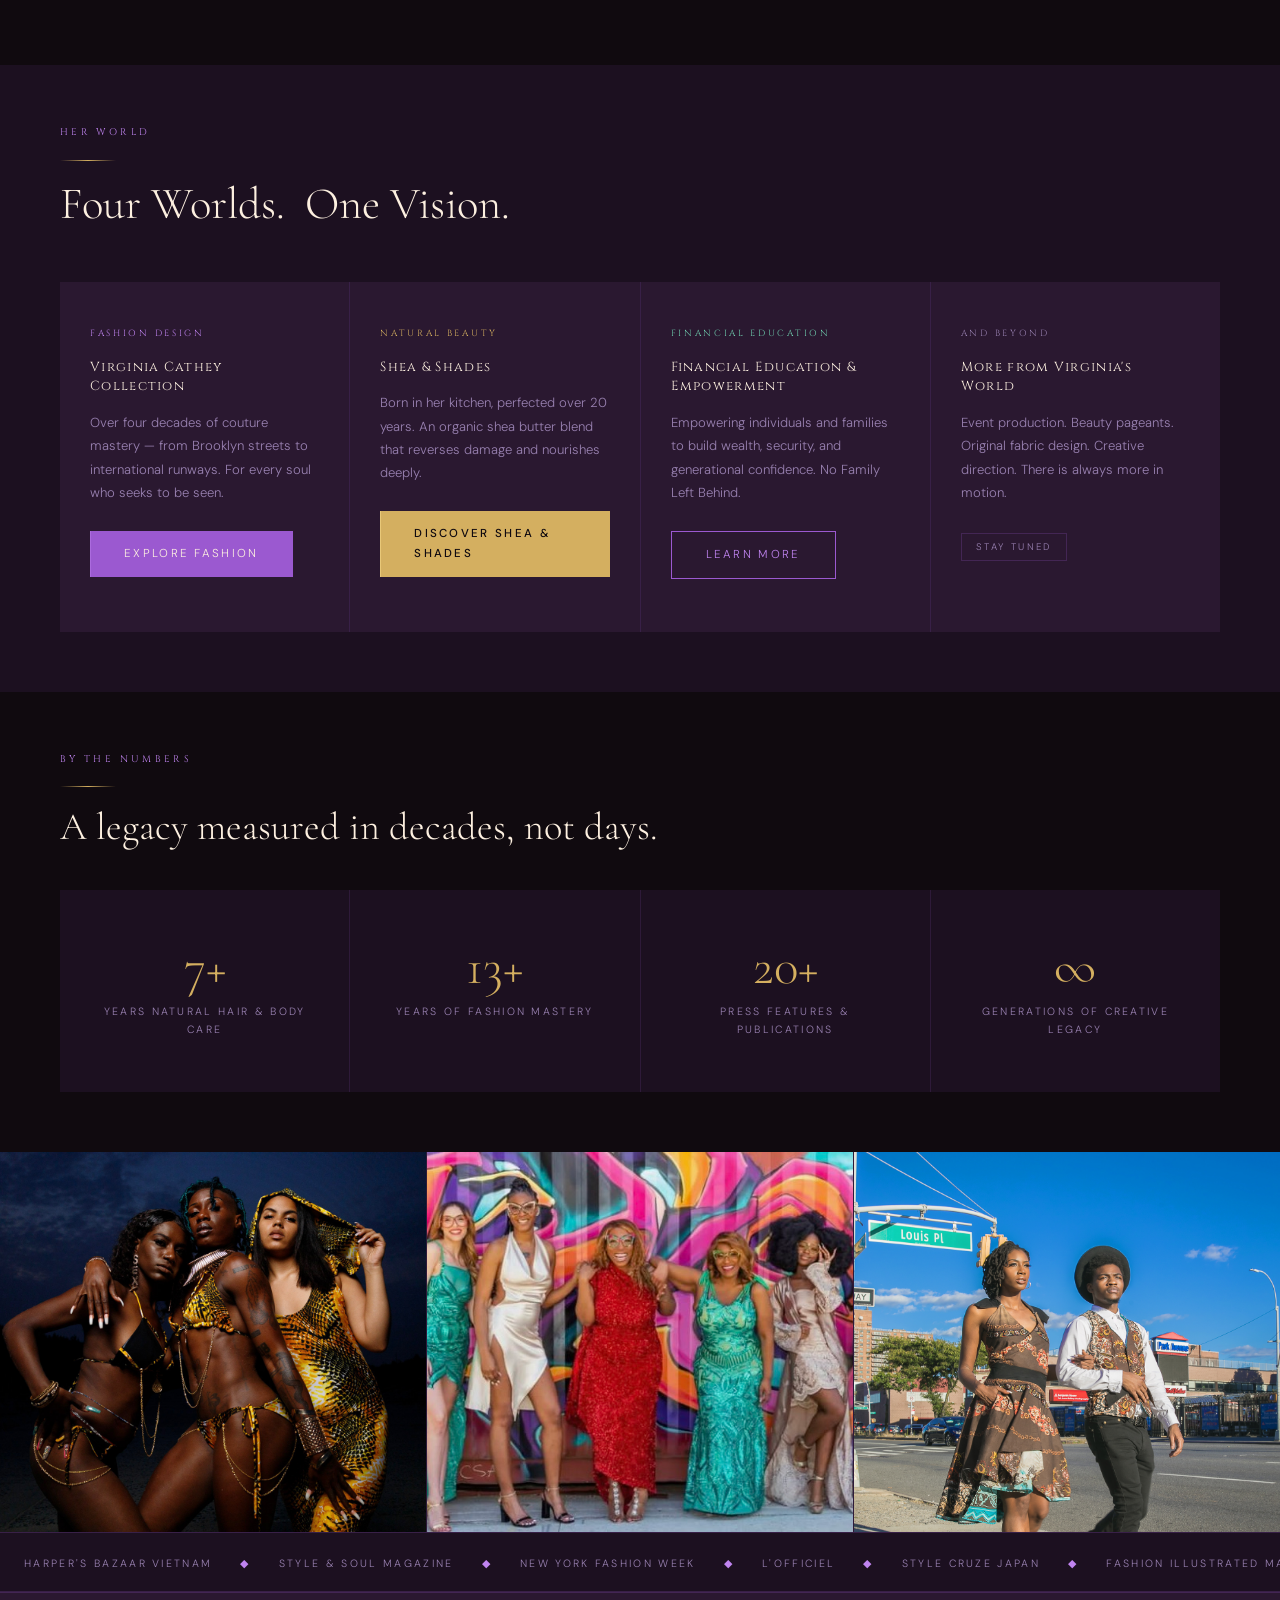
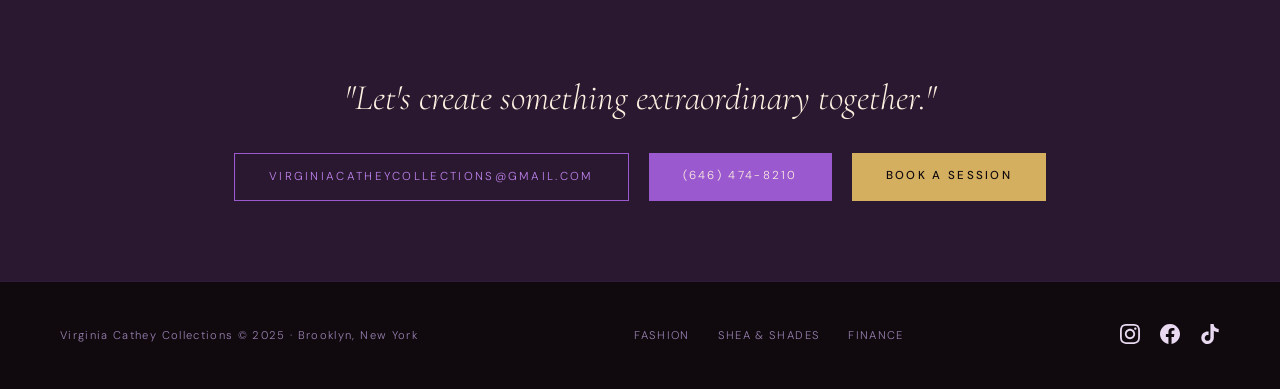
==== commit 03d7dfb6: "Add files via upload" ====
--- a/index.html
+++ b/index.html
@@ -22,7 +22,6 @@
     <li><a href="#contact">Connect</a></li>
   </ul>
   <div class="nav-socials">
-    <button class="burger" aria-label="Menu"><span></span><span></span><span></span></button>
     <a href="https://www.instagram.com/virginiacatheycollections" target="_blank" aria-label="Instagram">
       <svg viewBox="0 0 24 24"><path d="M12 2.163c3.204 0 3.584.012 4.85.07 3.252.148 4.771 1.691 4.919 4.919.058 1.265.069 1.645.069 4.849 0 3.205-.012 3.584-.069 4.849-.149 3.225-1.664 4.771-4.919 4.919-1.266.058-1.644.07-4.85.07-3.204 0-3.584-.012-4.849-.07-3.26-.149-4.771-1.699-4.919-4.92-.058-1.265-.07-1.644-.07-4.849 0-3.204.013-3.583.07-4.849.149-3.227 1.664-4.771 4.919-4.919 1.266-.057 1.645-.069 4.849-.069zm0-2.163c-3.259 0-3.667.014-4.947.072-4.358.2-6.78 2.618-6.98 6.98-.059 1.281-.073 1.689-.073 4.948 0 3.259.014 3.668.072 4.948.2 4.358 2.618 6.78 6.98 6.98 1.281.058 1.689.072 4.948.072 3.259 0 3.668-.014 4.948-.072 4.354-.2 6.782-2.618 6.979-6.98.059-1.28.073-1.689.073-4.948 0-3.259-.014-3.667-.072-4.947-.196-4.354-2.617-6.78-6.979-6.98-1.281-.059-1.69-.073-4.949-.073zm0 5.838c-3.403 0-6.162 2.759-6.162 6.162s2.759 6.163 6.162 6.163 6.162-2.759 6.162-6.163c0-3.403-2.759-6.162-6.162-6.162zm0 10.162c-2.209 0-4-1.79-4-4 0-2.209 1.791-4 4-4s4 1.791 4 4c0 2.21-1.791 4-4 4zm6.406-11.845c-.796 0-1.441.645-1.441 1.44s.645 1.44 1.441 1.44c.795 0 1.439-.645 1.439-1.44s-.644-1.44-1.439-1.44z"/></svg>
     </a>
@@ -33,6 +32,7 @@
       <svg viewBox="0 0 24 24"><path d="M12.525.02c1.31-.02 2.61-.01 3.91-.02.08 1.53.63 3.09 1.75 4.17 1.12 1.11 2.7 1.62 4.24 1.79v4.03c-1.44-.05-2.89-.35-4.2-.97-.57-.26-1.1-.59-1.62-.93-.01 2.92.01 5.84-.02 8.75-.08 1.4-.54 2.79-1.35 3.94-1.31 1.92-3.58 3.17-5.91 3.21-1.43.08-2.86-.31-4.08-1.03-2.02-1.19-3.44-3.37-3.65-5.71-.02-.5-.03-1-.01-1.49.18-1.9 1.12-3.72 2.58-4.96 1.66-1.44 3.98-2.13 6.15-1.72.02 1.48-.04 2.96-.04 4.44-.99-.32-2.15-.23-3.02.37-.63.41-1.11 1.04-1.36 1.75-.21.51-.15 1.07-.14 1.61.24 1.64 1.82 3.02 3.5 2.87 1.12-.01 2.19-.66 2.77-1.61.19-.33.4-.67.41-1.06.1-1.79.06-3.57.07-5.36.01-4.03-.01-8.05.02-12.07z"/></svg>
     </a>
   </div>
+  <button class="burger" aria-label="Menu"><span></span><span></span><span></span></button>
 </nav>
 
 <!-- MOBILE MENU -->
--- a/style.css
+++ b/style.css
@@ -73,7 +73,7 @@
   position: fixed; top: 0; left: 0; right: 0; z-index: 100;
   padding: 22px 60px;
   display: grid;
-  grid-template-columns: auto 1fr auto;
+  grid-template-columns: auto 1fr auto auto;
   align-items: center;
   gap: 0;
   transition: background .4s var(--ease), padding .4s var(--ease), border .4s var(--ease);
@@ -128,6 +128,7 @@
 /* hamburger */
 .burger {
   display: none; flex-direction: column; gap: 5px; width: 28px;
+  grid-column: 4;
 }
 .burger span {
   display: block; height: 1px; background: var(--gold);
@@ -562,7 +563,7 @@
 /* ── Responsive ──────────────────────────────────────────── */
 @media (max-width: 1199px) {
   .sec, .sec-sm { padding-left: 40px; padding-right: 40px; }
-  .nav, .nav.scrolled { padding-left: 40px; padding-right: 40px; gap: 0; }
+  .nav, .nav.scrolled { padding-left: 40px; padding-right: 40px; gap: 0; grid-template-columns: auto 1fr auto auto; }
   .stats, .brand-grid { grid-template-columns: repeat(2,1fr); }
   .two-col, .two-col.wide, .two-col.wider { grid-template-columns: 1fr; gap: 48px; }
   .svc-grid { grid-template-columns: repeat(2,1fr); }
@@ -578,8 +579,7 @@
   .nav { padding: 18px 24px; }
   .nav.scrolled { padding: 12px 24px; }
   .nav-links { display: none; }
-  .nav-socials { gap: 0; border-left: none; padding-left: 0; justify-content: flex-end; }
-  .nav-socials a { display: none; }
+  .nav-socials { display: none; }
   .burger { display: flex; }
   .stats { grid-template-columns: repeat(2,1fr); }
   .stat { padding: 40px 18px; }
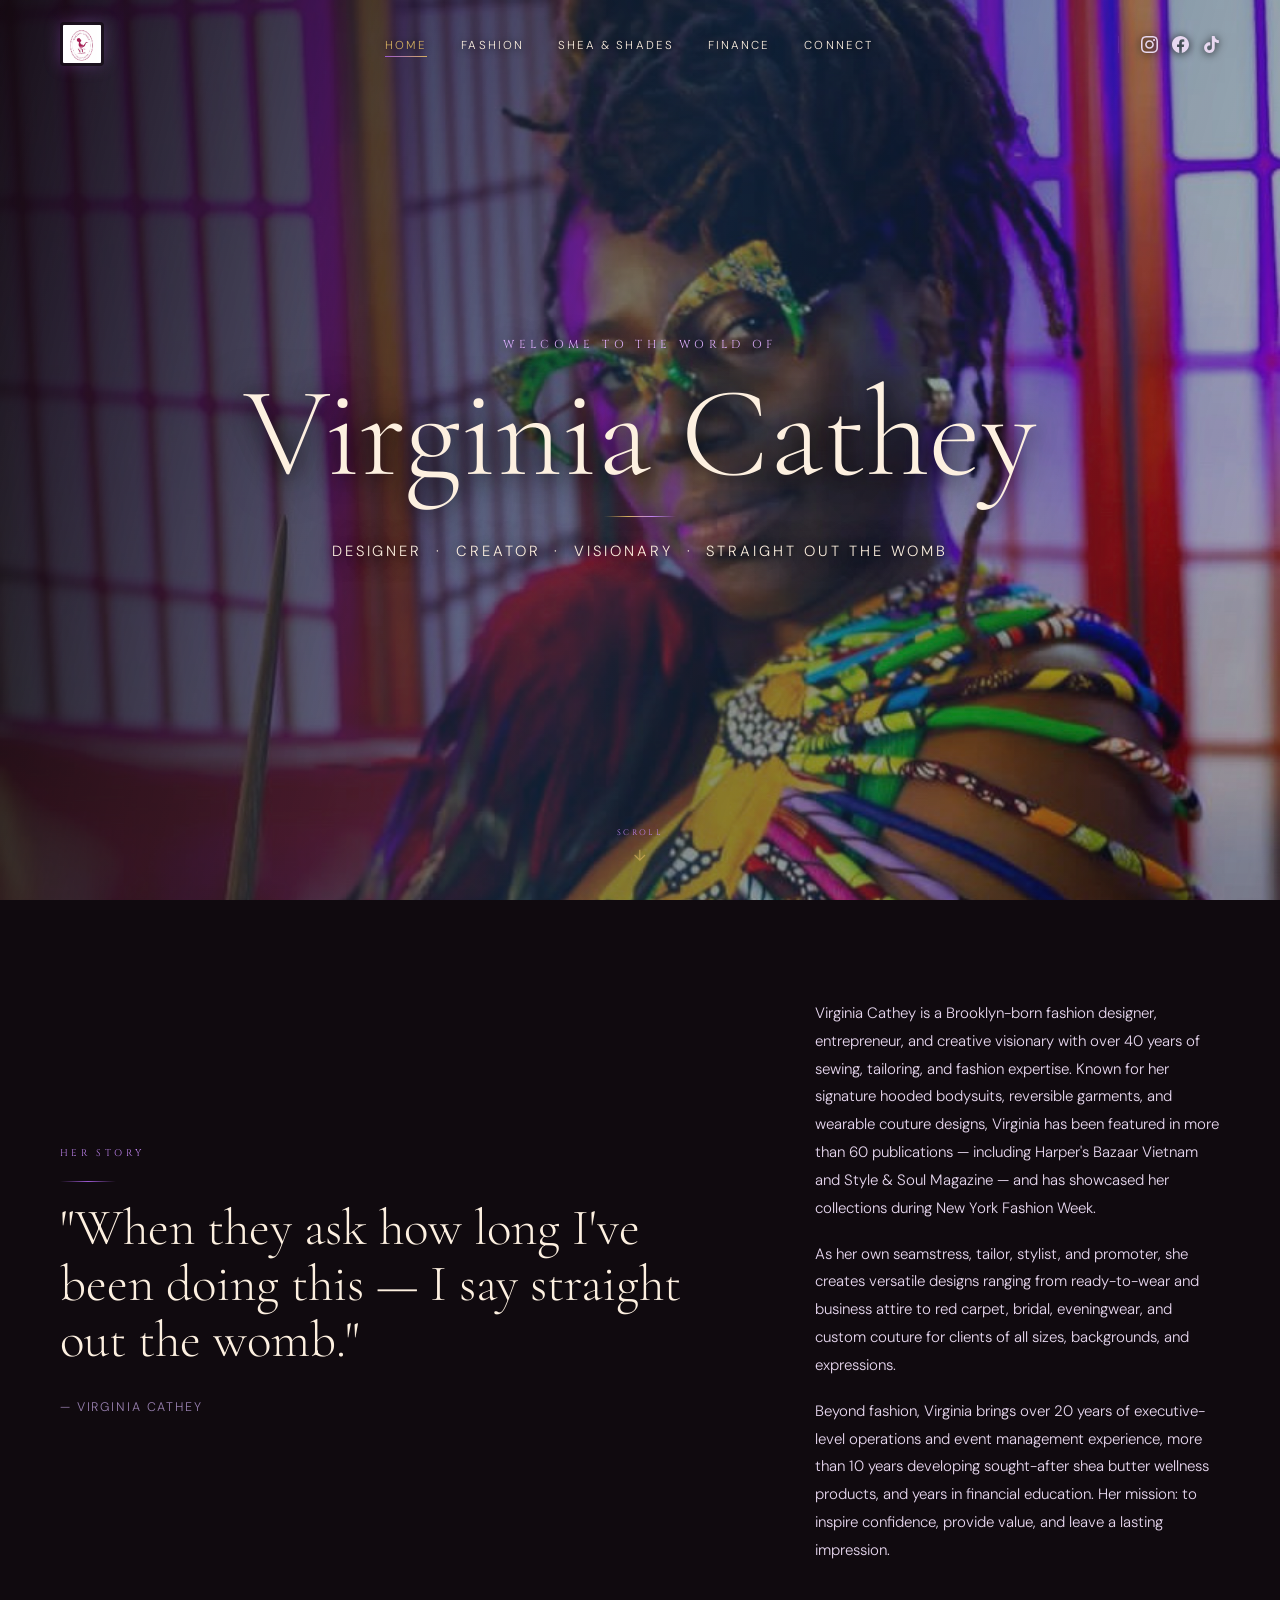
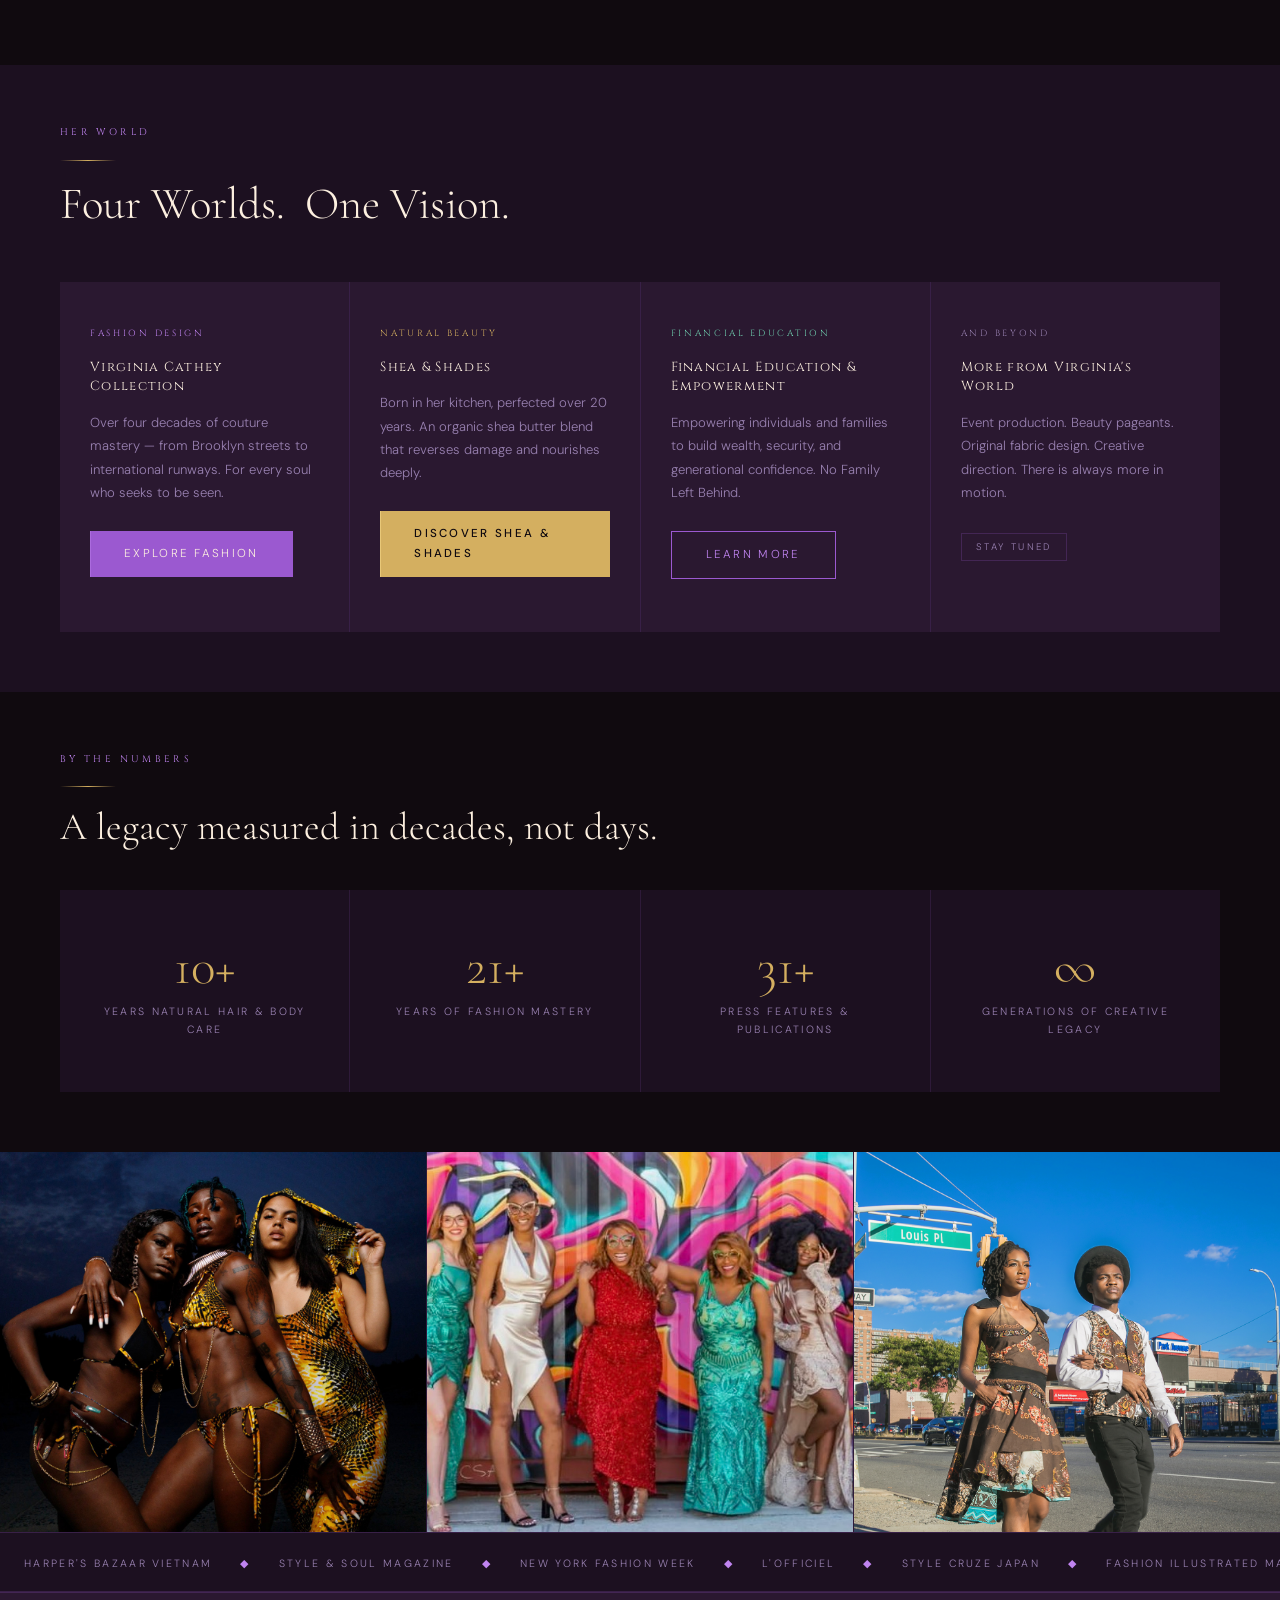
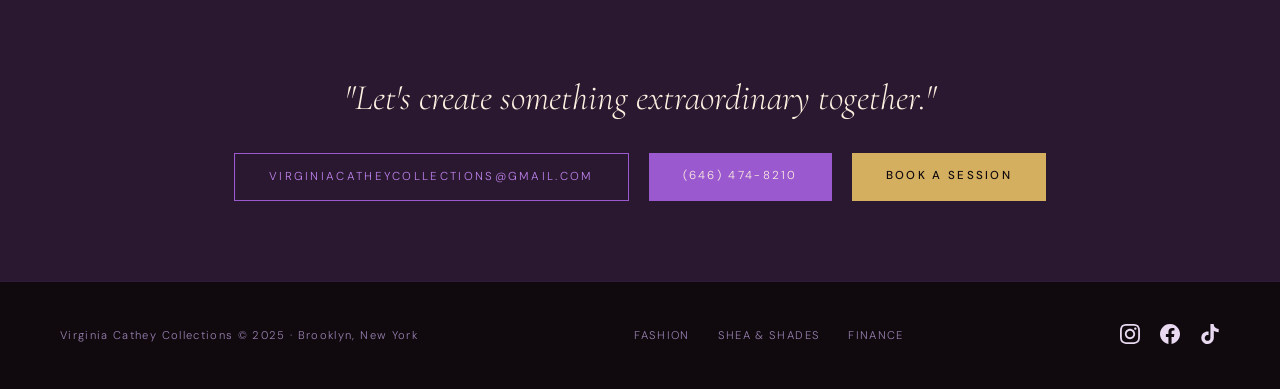
==== commit 50cb0e03: "Add files via upload" ====
--- a/index.html
+++ b/index.html
@@ -5,6 +5,13 @@
   <meta name="viewport" content="width=device-width, initial-scale=1.0">
   <title>Virginia Cathey Collections — Designer. Creator. Visionary.</title>
   <meta name="description" content="Virginia Cathey Collections — Brooklyn-born fashion designer, Shea & Shades body butter, and financial educator with 40+ years of mastery.">
+  <meta property="og:image" content="https://virginiacathey.github.io/IAMVirginia/hero.jpeg">
+  <meta property="og:image:width" content="1200">
+  <meta property="og:image:height" content="630">
+  <meta property="og:type" content="website">
+  <meta property="og:site_name" content="Virginia Cathey Collections">
+  <meta name="twitter:card" content="summary_large_image">
+  <meta name="twitter:image" content="https://virginiacathey.github.io/IAMVirginia/hero.jpeg">
   <link rel="stylesheet" href="style.css">
 </head>
 <body>
--- a/style.css
+++ b/style.css
@@ -32,26 +32,9 @@
 }
 
 
-/* ── Page Transitions ────────────────────────────────── */
-.page-transition {
-  position: fixed; inset: 0; z-index: 9999;
-  background: #100a0f;
-  pointer-events: none;
-  opacity: 0;
-  transition: opacity 0.35s ease;
-}
-.page-transition.fade-out {
-  opacity: 1;
-}
-
-/* Page load-in — body fades up on arrival */
-body {
-  animation: pageIn 0.55s ease forwards;
-}
-@keyframes pageIn {
-  from { opacity: 0; transform: translateY(12px); }
-  to   { opacity: 1; transform: translateY(0); }
-}
+/* Page load-in */
+body { animation: pageIn 0.45s ease forwards; }
+@keyframes pageIn { from { opacity:0; } to { opacity:1; } }
 /* ── Reset ───────────────────────────────────────────────── */
 *, *::before, *::after { margin: 0; padding: 0; box-sizing: border-box; }
 html { scroll-behavior: smooth; -webkit-font-smoothing: antialiased; }
@@ -91,13 +74,17 @@
 .nav-logo img {
   height: 44px; width: auto;
   filter: drop-shadow(0 0 8px rgba(155,89,208,.35));
+  background: rgba(16,10,15,.7);
+  border-radius: 4px;
+  padding: 3px;
 }
 .nav-links { display: flex; gap: 34px; align-items: center; justify-content: center; grid-column: 2; padding: 0 20px; }
 .nav-links a {
   font-family: var(--f-body);
   font-size: .72rem; letter-spacing: .18em; text-transform: uppercase;
-  color: var(--muted); position: relative;
+  color: var(--cream); position: relative;
   transition: color .3s var(--ease);
+  text-shadow: 0 1px 8px rgba(0,0,0,.9);
 }
 .nav-links a::after {
   content: ''; position: absolute; bottom: -4px; left: 0;
@@ -118,8 +105,9 @@
   border-left: 1px solid var(--border);
 }
 .nav-socials a {
-  color: var(--muted); transition: color .3s var(--ease);
+  color: var(--cream); transition: color .3s var(--ease);
   display: flex; align-items: center; line-height: 1;
+  filter: drop-shadow(0 1px 4px rgba(0,0,0,.9));
 }
 .nav-socials a:hover { color: var(--purple-lt); }
 .nav-socials svg { width: 17px; height: 17px; fill: currentColor; }
@@ -141,7 +129,7 @@
 /* mobile menu overlay */
 .mobile-menu {
   position: fixed; inset: 0; background: rgba(16, 10, 15, .97);
-  z-index: 99; display: flex; flex-direction: column;
+  z-index: 200; display: flex; flex-direction: column;
   align-items: center; justify-content: center; gap: 36px;
   opacity: 0; pointer-events: none;
   transition: opacity .45s var(--ease);
@@ -157,9 +145,9 @@
   padding-top: 24px; border-top: 1px solid var(--border);
 }
 .mobile-menu .mm-socials a {
-  font-size: 1rem; color: var(--muted);
-}
-.mobile-menu .mm-socials svg { width: 22px; height: 22px; fill: currentColor; }
+  font-size: 1rem; color: var(--cream);
+}
+.mobile-menu .mm-socials svg { width: 26px; height: 26px; fill: currentColor; }
 
 /* ── Scroll Reveal ───────────────────────────────────────── */
 .reveal {
@@ -202,21 +190,24 @@
   font-family: var(--f-display);
   font-size: clamp(.55rem, 1vw, .72rem); letter-spacing: .38em;
   text-transform: uppercase; color: #e0b0ff; margin-bottom: 18px;
-  text-shadow: 0 2px 12px rgba(0,0,0,.8), 0 0 30px rgba(192,132,240,.5);
+  text-shadow: 0 2px 16px rgba(0,0,0,.95), 0 0 30px rgba(192,132,240,.5);
 }
 .hero-title {
   font-family: var(--f-heading);
   font-size: clamp(3.8rem, 10vw, 9rem);
   font-weight: 300; color: var(--cream); line-height: .95; margin-bottom: 22px;
+  text-shadow: 0 2px 24px rgba(0,0,0,.95), 0 4px 48px rgba(0,0,0,.7);
 }
 .hero-rule {
   width: 72px; height: 1px;
   background: linear-gradient(90deg, transparent, var(--gold), var(--purple-lt), transparent);
   margin: 0 auto 22px;
+  filter: drop-shadow(0 0 6px rgba(0,0,0,.8));
 }
 .hero-sub {
   font-size: clamp(.75rem, 1.4vw, .92rem);
-  letter-spacing: .2em; text-transform: uppercase; color: var(--muted);
+  letter-spacing: .2em; text-transform: uppercase; color: var(--cream);
+  text-shadow: 0 2px 12px rgba(0,0,0,.9), 0 0 30px rgba(0,0,0,.7);
 }
 .hero-scroll {
   position: absolute; bottom: 36px; left: 50%;
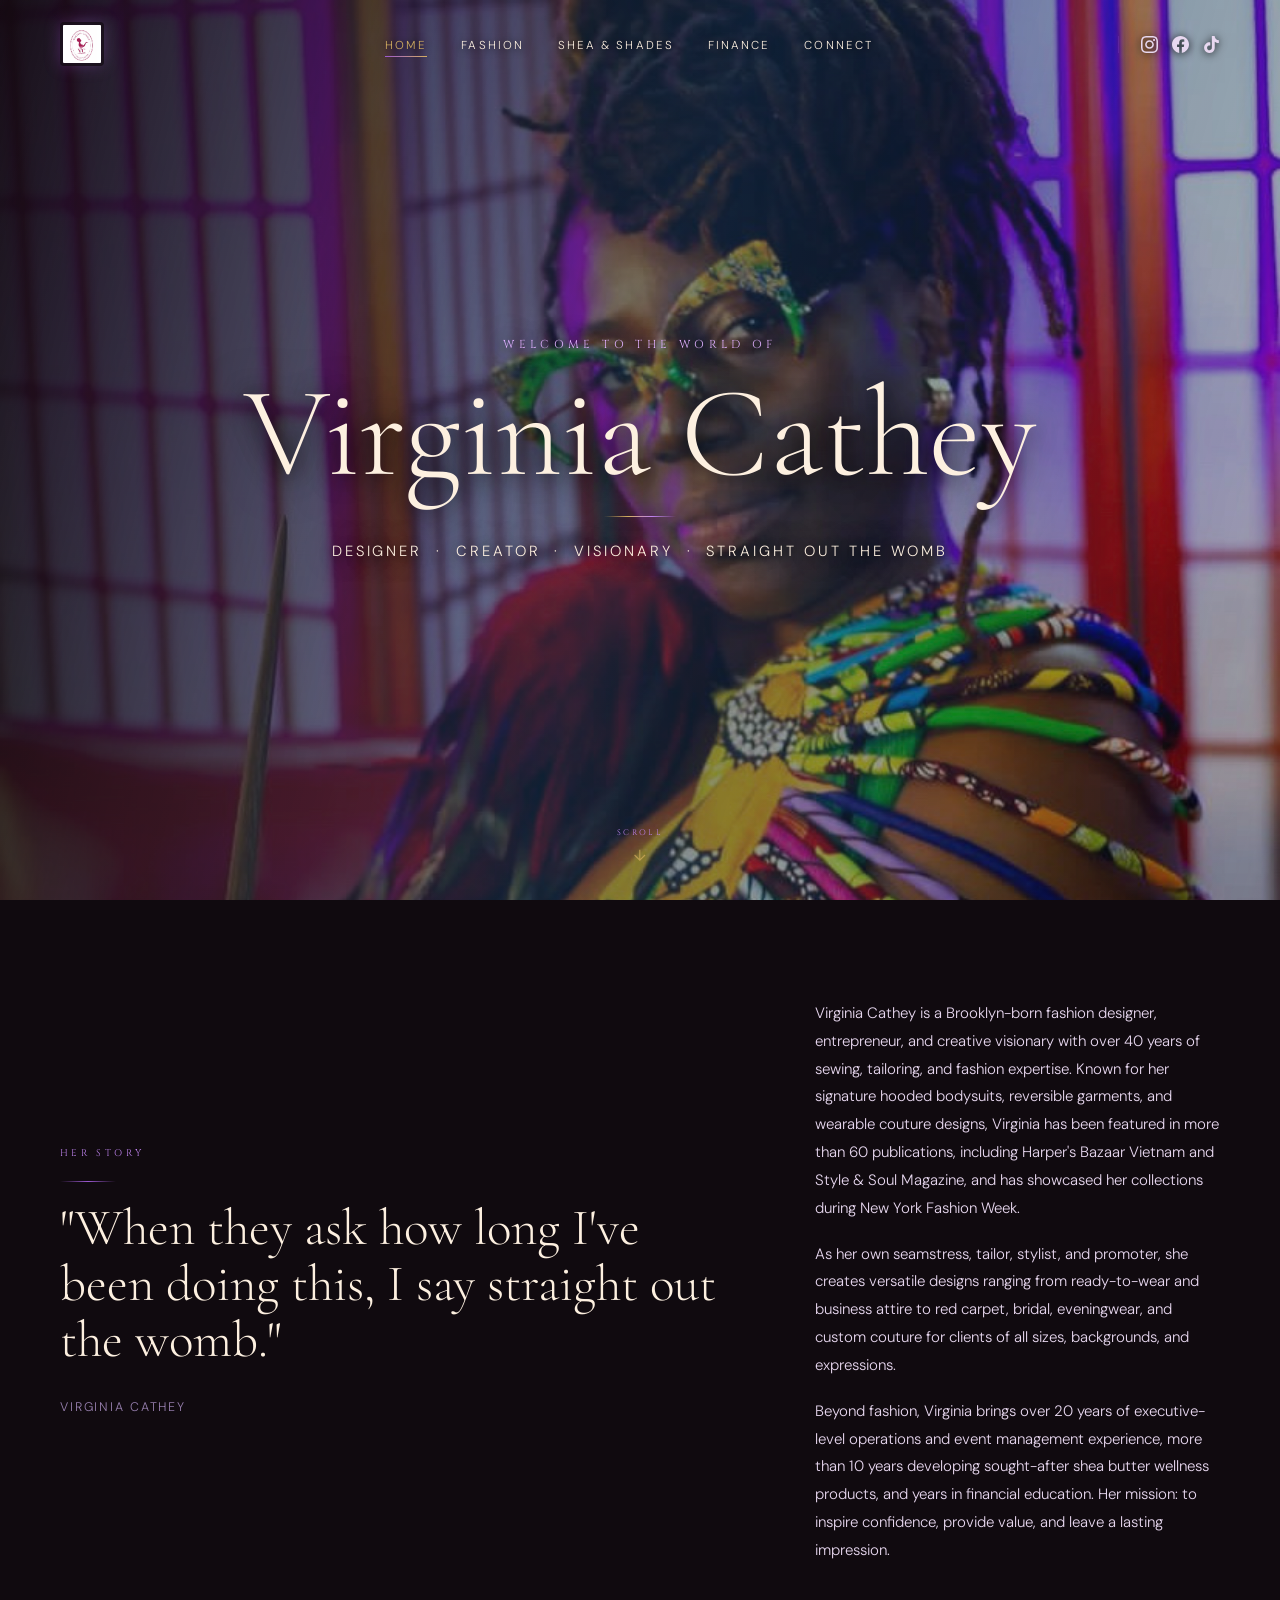
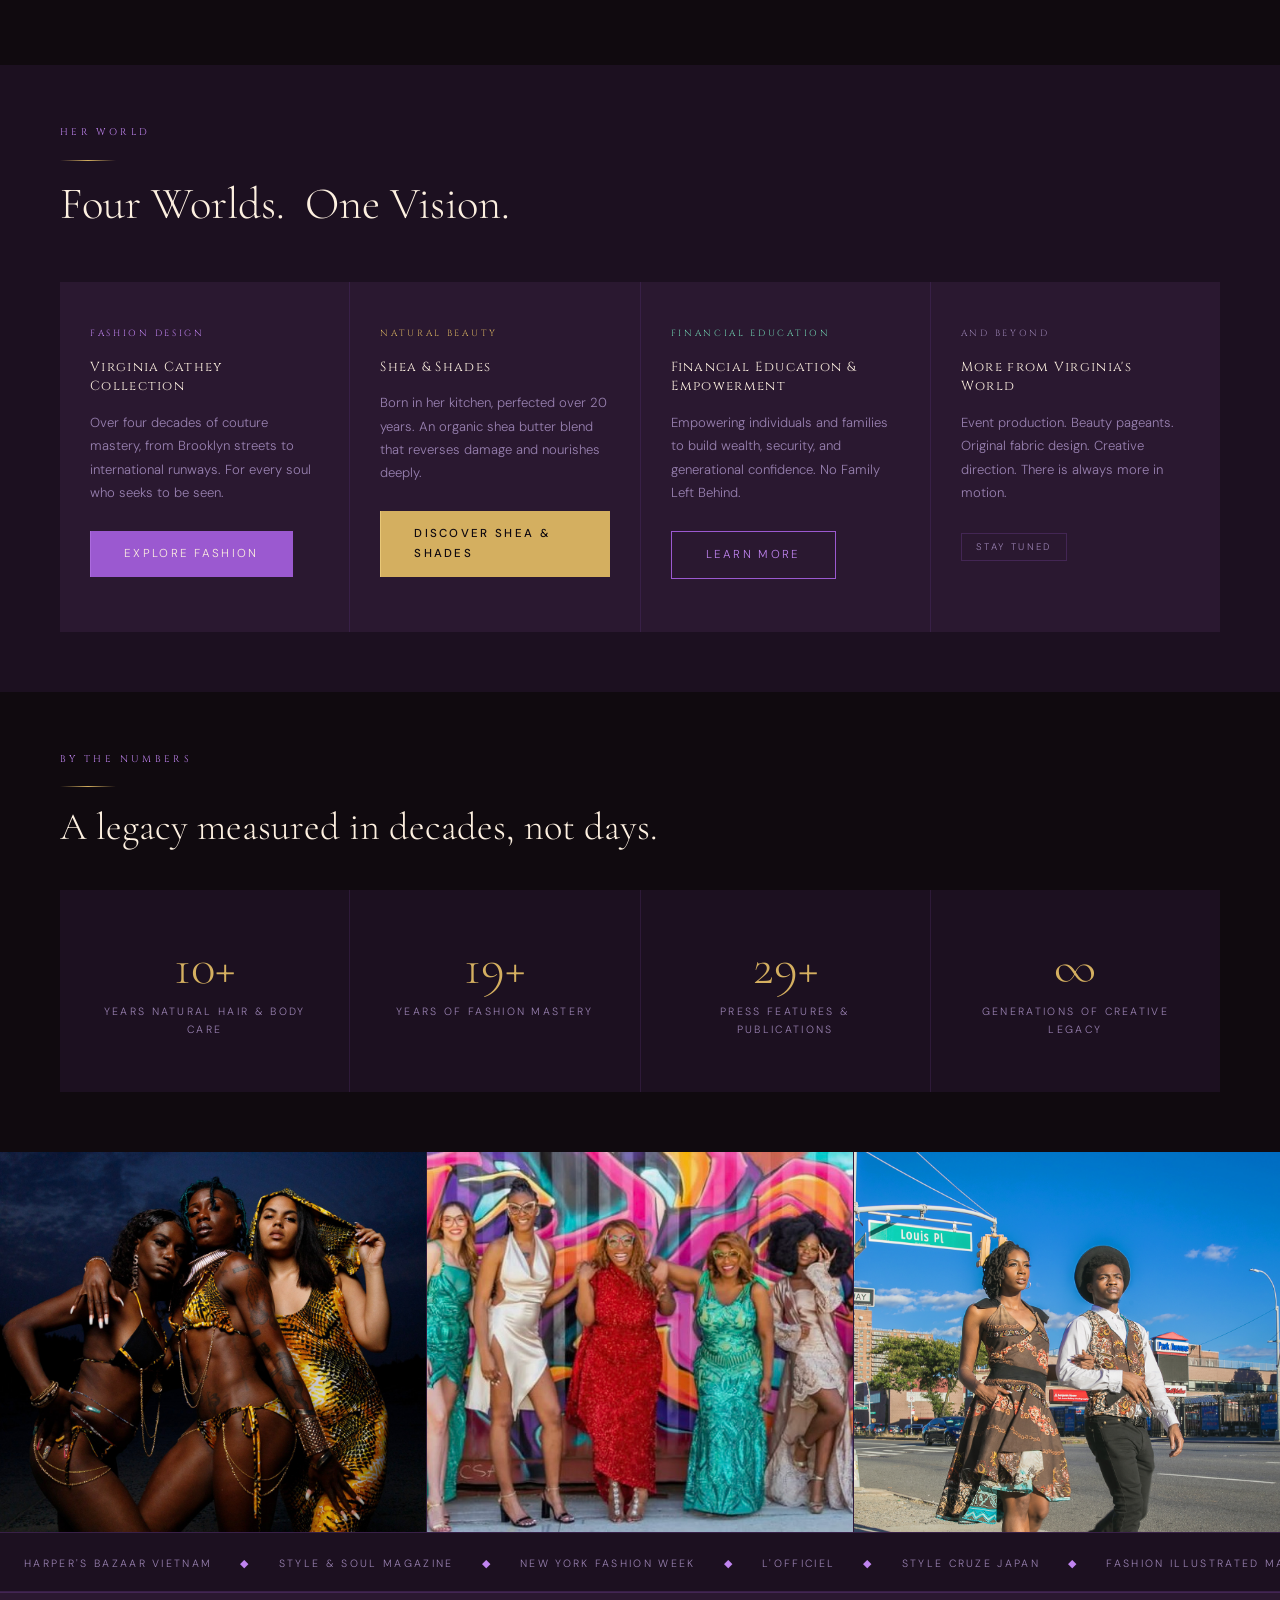
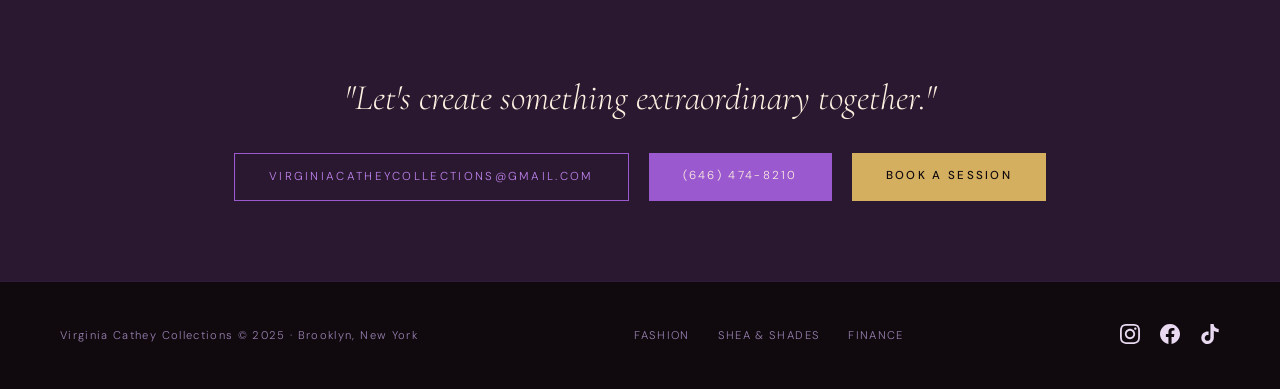
==== commit d616492e: "Add files via upload" ====
--- a/index.html
+++ b/index.html
@@ -3,8 +3,8 @@
 <head>
   <meta charset="UTF-8">
   <meta name="viewport" content="width=device-width, initial-scale=1.0">
-  <title>Virginia Cathey Collections — Designer. Creator. Visionary.</title>
-  <meta name="description" content="Virginia Cathey Collections — Brooklyn-born fashion designer, Shea & Shades body butter, and financial educator with 40+ years of mastery.">
+  <title>Virginia Cathey Collections: Designer. Creator. Visionary.</title>
+  <meta name="description" content="Virginia Cathey Collections: Brooklyn-born fashion designer, Shea & Shades body butter, and financial educator with 40+ years of mastery.">
   <meta property="og:image" content="https://virginiacathey.github.io/IAMVirginia/hero.jpeg">
   <meta property="og:image:width" content="1200">
   <meta property="og:image:height" content="630">
@@ -78,11 +78,11 @@
     <div class="reveal">
       <p class="label">Her Story</p>
       <div class="rule-purple"></div>
-      <h2 class="h1" style="font-size:clamp(2.4rem,4vw,3.8rem);margin-bottom:28px;">"When they ask how long I've been doing this — I say straight out the womb."</h2>
-      <p style="font-size:.78rem;letter-spacing:.15em;text-transform:uppercase;color:var(--muted);">— Virginia Cathey</p>
+      <h2 class="h1" style="font-size:clamp(2.4rem,4vw,3.8rem);margin-bottom:28px;">"When they ask how long I've been doing this, I say straight out the womb."</h2>
+      <p style="font-size:.78rem;letter-spacing:.15em;text-transform:uppercase;color:var(--muted);">Virginia Cathey</p>
     </div>
     <div class="reveal d2">
-      <p class="body">Virginia Cathey is a Brooklyn-born fashion designer, entrepreneur, and creative visionary with over 40 years of sewing, tailoring, and fashion expertise. Known for her signature hooded bodysuits, reversible garments, and wearable couture designs, Virginia has been featured in more than 60 publications — including Harper's Bazaar Vietnam and Style &amp; Soul Magazine — and has showcased her collections during New York Fashion Week.</p>
+      <p class="body">Virginia Cathey is a Brooklyn-born fashion designer, entrepreneur, and creative visionary with over 40 years of sewing, tailoring, and fashion expertise. Known for her signature hooded bodysuits, reversible garments, and wearable couture designs, Virginia has been featured in more than 60 publications, including Harper's Bazaar Vietnam and Style &amp; Soul Magazine, and has showcased her collections during New York Fashion Week.</p>
       <p class="body" style="margin-top:18px;">As her own seamstress, tailor, stylist, and promoter, she creates versatile designs ranging from ready-to-wear and business attire to red carpet, bridal, eveningwear, and custom couture for clients of all sizes, backgrounds, and expressions.</p>
       <p class="body" style="margin-top:18px;">Beyond fashion, Virginia brings over 20 years of executive-level operations and event management experience, more than 10 years developing sought-after shea butter wellness products, and years in financial education. Her mission: to inspire confidence, provide value, and leave a lasting impression.</p>
     </div>
@@ -101,7 +101,7 @@
       <div class="brand-card bc-fashion reveal">
         <p class="bc-tag">Fashion Design</p>
         <p class="bc-title">Virginia Cathey Collection</p>
-        <p class="bc-desc">Over four decades of couture mastery — from Brooklyn streets to international runways. For every soul who seeks to be seen.</p>
+        <p class="bc-desc">Over four decades of couture mastery, from Brooklyn streets to international runways. For every soul who seeks to be seen.</p>
         <a href="fashion.html" class="btn btn-purple"><span>Explore Fashion</span></a>
       </div>
       <div class="brand-card bc-shea reveal d1">
@@ -192,7 +192,7 @@
   <div style="display:flex;justify-content:center;gap:20px;flex-wrap:wrap;margin-top:8px;">
     <a href="mailto:virginiacatheycollections@gmail.com" class="btn btn-outline"><span>virginiacatheycollections@gmail.com</span></a>
     <a href="tel:6464748210" class="btn btn-purple"><span>(646) 474-8210</span></a>
-    <a href="https://calendly.com/virginiacatheycollections/ciuela-s-retrieval-of-unfinished-crystal-dress-fabrics" target="_blank" class="btn btn-gold"><span>Book a Session</span></a>
+    <a href="booking.html" class="btn btn-gold"><span>Book a Session</span></a>
   </div>
 </section>
 
--- a/style.css
+++ b/style.css
@@ -176,9 +176,9 @@
   position: absolute; inset: 0;
   background: linear-gradient(
     to bottom,
-    rgba(16,10,15,.25) 0%,
-    rgba(16,10,15,.1)  35%,
-    rgba(16,10,15,.6)  75%,
+    rgba(16,10,15,.5) 0%,
+    rgba(16,10,15,.4)  35%,
+    rgba(16,10,15,.68)  75%,
     rgba(16,10,15,.95) 100%
   );
 }
@@ -584,4 +584,7 @@
   .order-card { padding: 28px 20px; }
   .press-box, .press-box-b, .affiliate-box, .affiliate-box-light { padding: 30px 24px; }
   .photo-frame img { height: 400px; }
-}
+  .go-left  { animation-duration: 32s; }
+  .go-right { animation-duration: 26s; }
+  .go-slow  { animation-duration: 42s; }
+}
